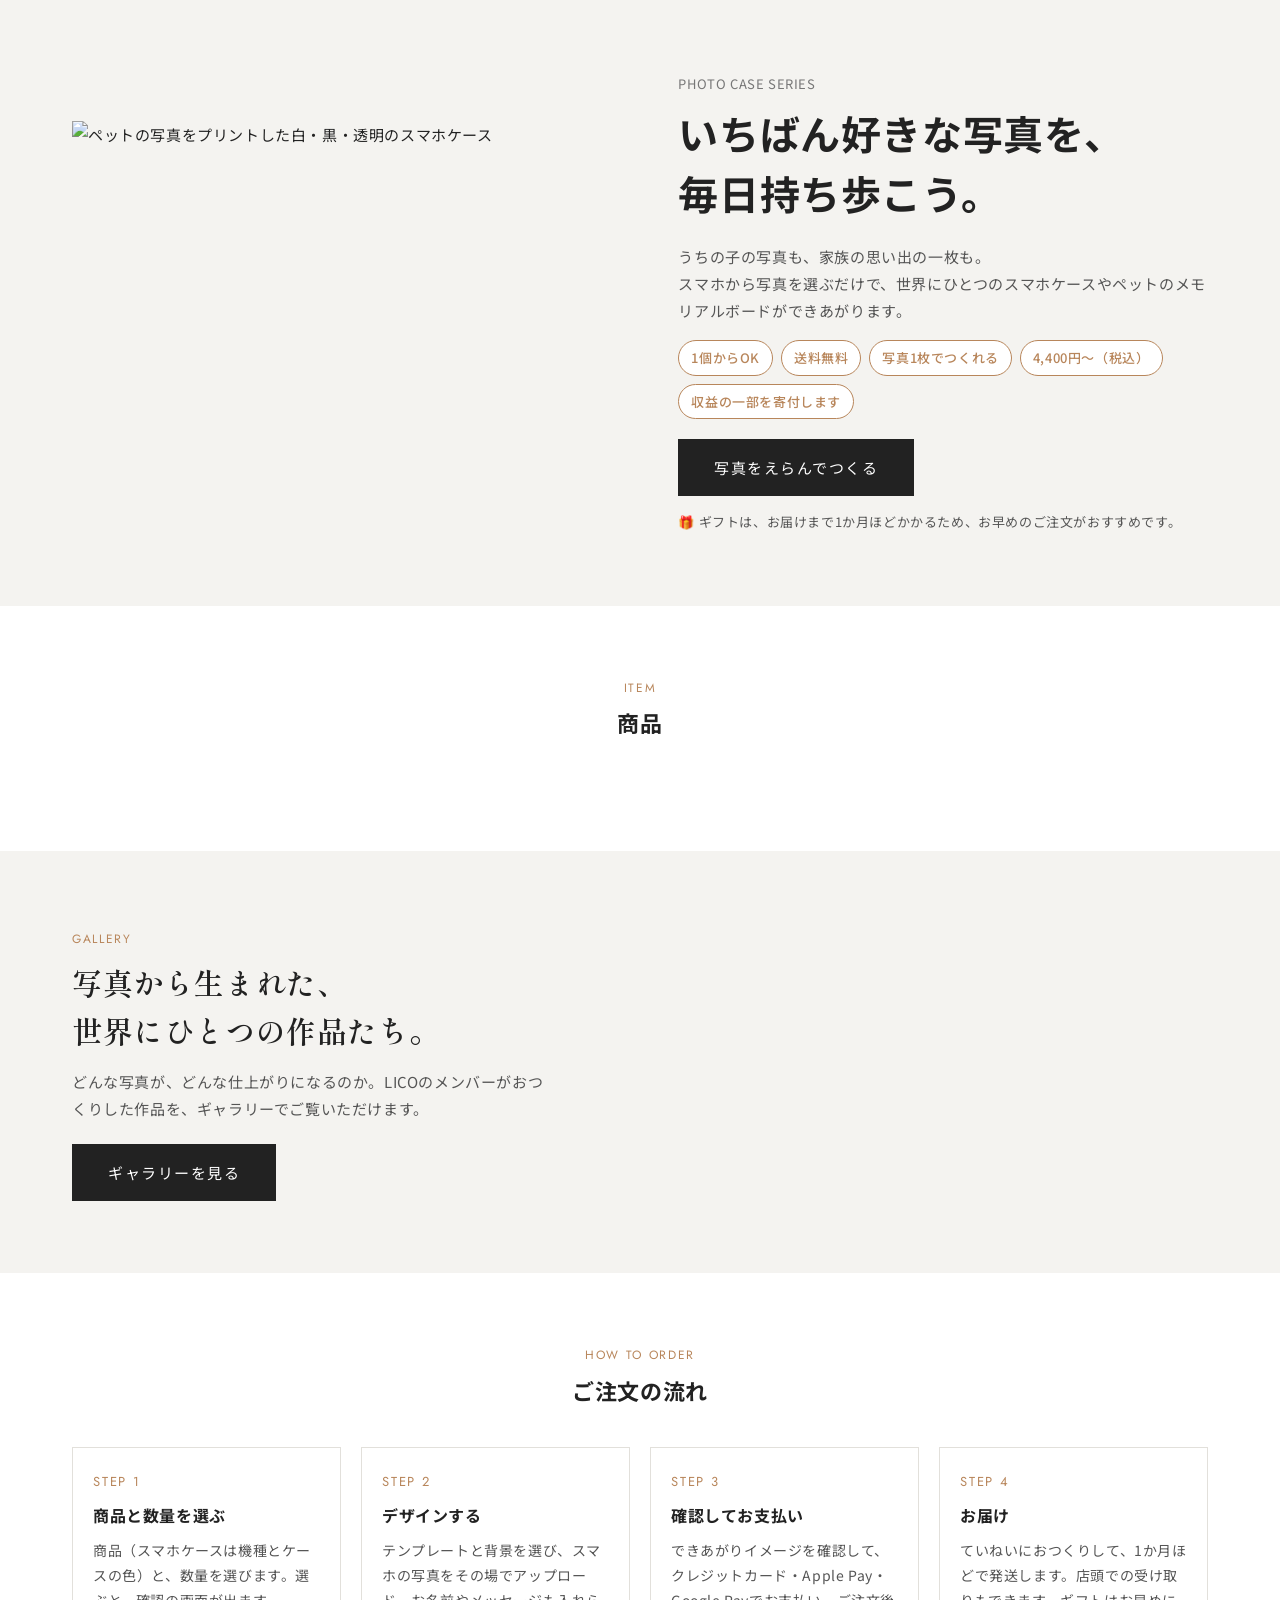
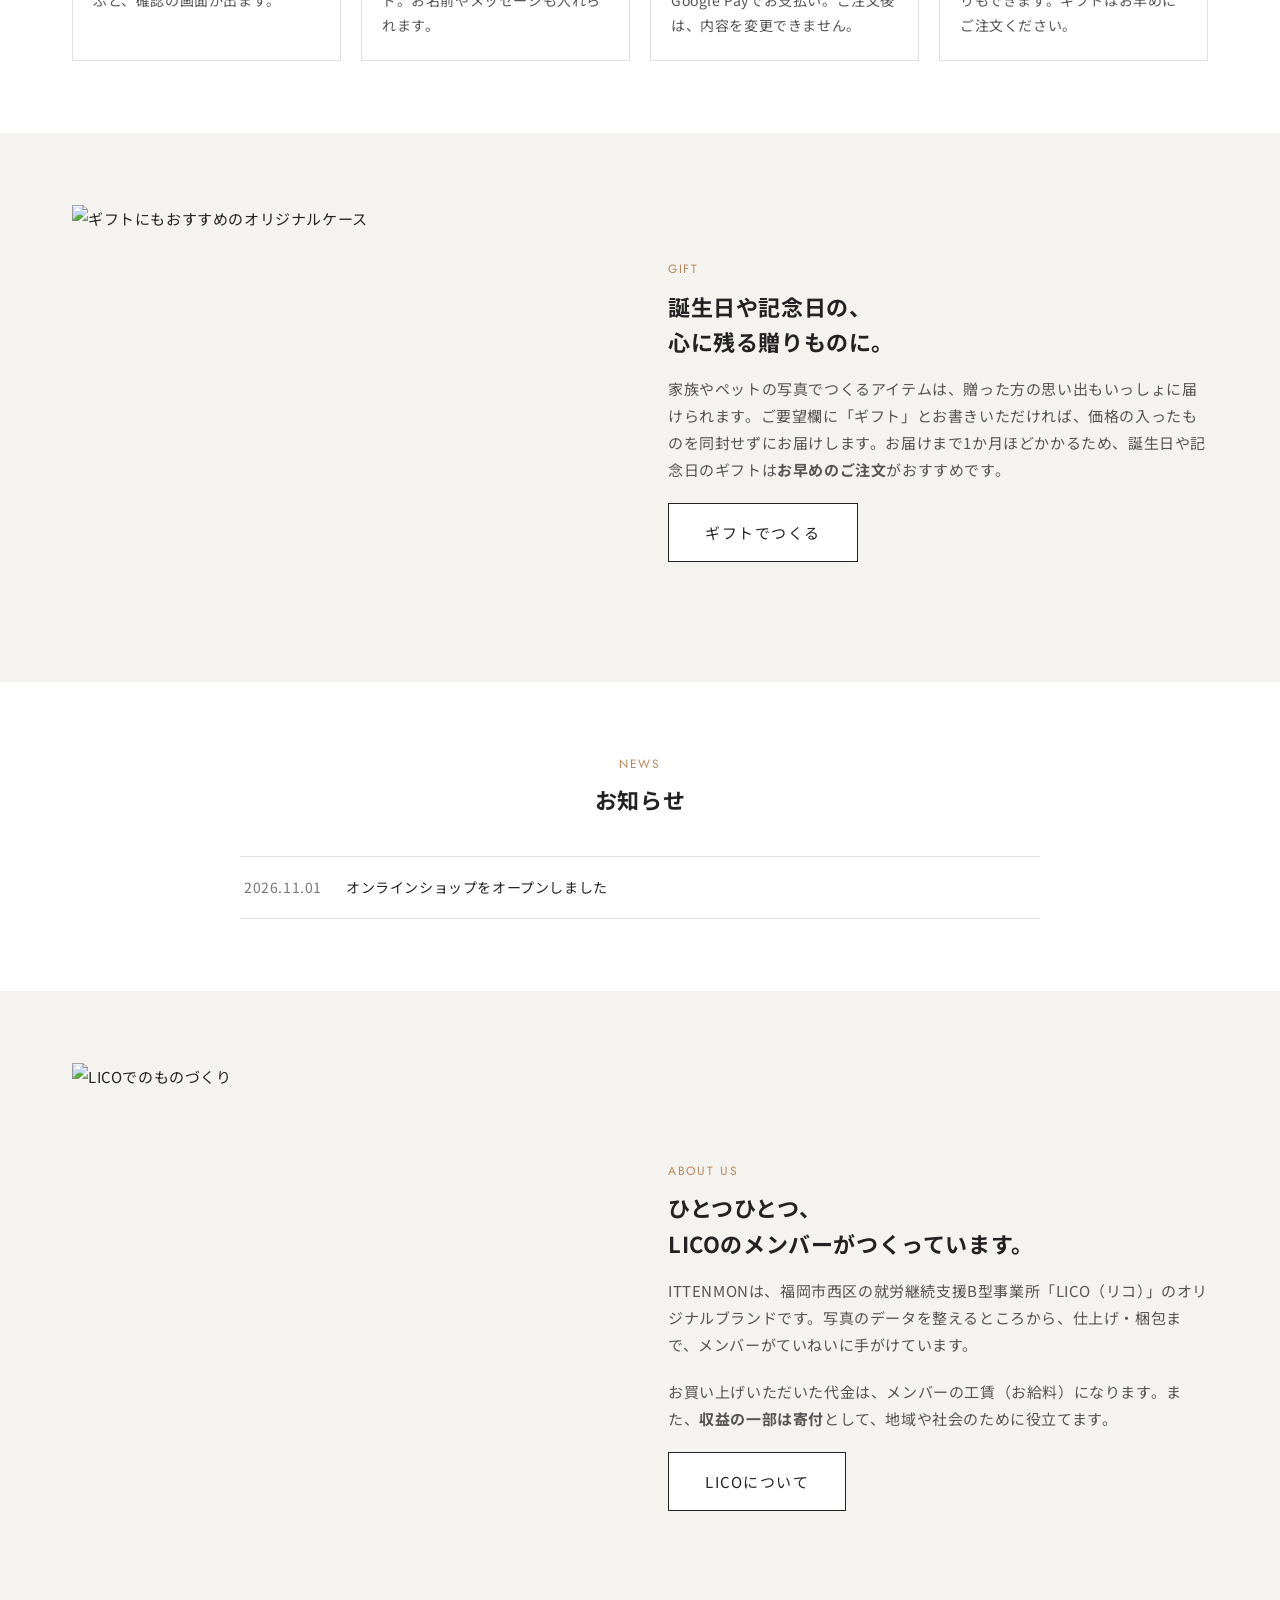
==== index.html @ 457f46be "スマホケース：色→機種→確認をポップアップで順に選ぶ（確認に色を表示）。編集ページ：全道具を下から出る画面に統一、背景を消すボタンを目立つ位置へ、背景透過・色味フィルター・ふちどりの精度向上 Co-A" ====
<!doctype html>
<html lang="ja">
<head>
<meta charset="utf-8">
<meta name="viewport" content="width=device-width, initial-scale=1, viewport-fit=cover">
<title>ITTENMON｜写真でつくるスマホケース・ペットのメモリアルボード</title>
<meta name="description" content="ITTENMON は、福岡市の就労継続支援B型事業所LICO（リコ）が手がけるオンラインショップです。お気に入りの写真で、世界にひとつのスマホケース・ペットのメモリアルボードをおつくりします。">
<link rel="canonical" href="https://syurob-lico-fukuoka.github.io/ittenmon/">
<meta property="og:type" content="website">
<meta property="og:site_name" content="ITTENMON">
<meta property="og:title" content="ITTENMON｜写真でつくるスマホケース・ペットのメモリアルボード">
<meta property="og:description" content="お気に入りの写真で、世界にひとつのスマホケースやペットのメモリアルボードを。福岡市の就労継続支援B型事業所LICOがおつくりします。">
<meta property="og:url" content="https://syurob-lico-fukuoka.github.io/ittenmon/">
<meta property="og:image" content="https://syurob-lico-fukuoka.github.io/ittenmon/img/phonecase.jpg">
<meta property="og:locale" content="ja_JP">
<meta name="twitter:card" content="summary_large_image">
<script type="application/ld+json">{"@context":"https://schema.org","@type":"OnlineStore","name":"ITTENMON","url":"https://syurob-lico-fukuoka.github.io/ittenmon/","parentOrganization":{"@type":"Organization","name":"株式会社かむらっど"},"sameAs":["https://syurob-lico-fukuoka.github.io/syuroB-LICO/"]}</script>
<link rel="preconnect" href="https://fonts.googleapis.com">
<link rel="preconnect" href="https://fonts.gstatic.com" crossorigin>
<link href="https://fonts.googleapis.com/css2?family=Noto+Sans+JP:wght@400;500;700&family=Jost:wght@400;500;600&family=Shippori+Mincho:wght@600&display=swap" rel="stylesheet">
<link rel="stylesheet" href="css/shop.css?v=1121f">
<style>
.hero{position:relative;background:var(--bg-sub);overflow:hidden}
.hero-in{display:grid;gap:24px;align-items:center;padding-block:40px}
@media(min-width:900px){.hero-in{grid-template-columns:1.1fr 1fr;padding-block:72px}}
.hero img{width:100%;aspect-ratio:16/10;object-fit:cover}
.hero .sub{font-size:13px;color:var(--sub)}
.hero h1{font-size:clamp(24px,4vw,40px);line-height:1.5;margin:8px 0 20px;text-wrap:balance}
section.sec{padding-block:72px}
@media(max-width:767px){section.sec{padding-block:52px}}
.sec-title{text-align:center;margin-bottom:36px}
.sec-title .en{font-size:12px;color:var(--accent);display:block}
.sec-title h2{font-size:22px;margin-top:4px}
.bg-sub{background:var(--bg-sub)}
.feature{display:grid;gap:28px;align-items:center}
@media(min-width:900px){.feature{grid-template-columns:1fr 1fr;gap:56px}}
.feature img{aspect-ratio:1;object-fit:cover;width:100%}
.feature .price{font-family:var(--f-en);font-size:24px;margin:8px 0 16px}
.feature .price small{font-family:var(--f-body);font-size:12px;color:var(--sub);margin-left:4px}
.howto{display:grid;gap:20px;counter-reset:s}
@media(min-width:768px){.howto{grid-template-columns:repeat(4,1fr)}}
.howto li{list-style:none;background:#fff;border:1px solid var(--line);padding:22px 20px;display:flex;flex-direction:column;gap:8px}
.howto .n{font-family:var(--f-en);color:var(--accent);font-size:13px;letter-spacing:.14em}
.howto h3{font-size:16px}
.howto p{font-size:14px;color:#555}
.two{display:grid;gap:32px;align-items:center}
@media(min-width:768px){.two{grid-template-columns:1fr 1fr;gap:56px}}
.two .ph{aspect-ratio:4/3;background:var(--img);display:flex;align-items:center;justify-content:center;color:#a9a59c;font-size:12px}
.two h3{font-size:22px;line-height:1.6;margin:8px 0 16px}
.two p{color:#555;margin-bottom:20px}
.news{max-width:800px;margin:0 auto;list-style:none;border-top:1px solid var(--line)}
.news li{display:flex;gap:24px;padding:18px 4px;border-bottom:1px solid var(--line);font-size:14px}
.news time{color:var(--sub);flex-shrink:0}
@media(max-width:767px){.news li{flex-direction:column;gap:2px}}
.plist{display:grid;gap:22px;grid-template-columns:repeat(auto-fill,minmax(220px,1fr))}
.pcard{display:flex;flex-direction:column;gap:8px;color:inherit;text-decoration:none}
.pcard .ph{aspect-ratio:1;background:#f4f2ee;overflow:hidden}
.pcard .ph img{width:100%;height:100%;object-fit:cover;transition:transform .3s}
.pcard:hover .ph img{transform:scale(1.03)}
.pcard .s{font-family:var(--f-en);font-size:11px;letter-spacing:.14em;color:var(--accent)}
.pcard .n{font-size:15px;font-weight:500}
.pcard .pr{font-family:var(--f-en);font-size:17px}
.pcard .pr small{font-size:11px;color:var(--sub);margin-left:3px}
.gal{display:grid;gap:28px;align-items:center}
@media(min-width:900px){.gal{grid-template-columns:1fr 1.25fr;gap:56px}}
.gal h3{font-family:"Shippori Mincho",serif;font-weight:600;font-size:clamp(22px,3vw,30px);line-height:1.6;margin:8px 0 14px}
.gal p{color:#555;margin-bottom:22px}
.gal-pics{display:grid;gap:10px;grid-template-columns:repeat(2,1fr)}
.gal-pics a{position:relative;overflow:hidden;background:var(--img);display:block}
.gal-pics a:first-child{grid-row:span 2}
.gal-pics img{width:100%;height:100%;object-fit:cover;aspect-ratio:3/4;transition:transform .6s cubic-bezier(.2,.7,.2,1)}
.gal-pics a:not(:first-child) img{aspect-ratio:1}
.gal-pics a:hover img{transform:scale(1.04)}
.gal-pics.one{grid-template-columns:1fr}
.gal-pics.one img{aspect-ratio:4/5;max-height:620px}
.hero-badges{list-style:none;display:flex;flex-wrap:wrap;gap:8px;margin:0 0 20px;padding:0}
.hero-badges li{border:1px solid var(--accent);color:var(--accent);font-size:13px;font-weight:500;padding:5px 12px;border-radius:999px;background:#fff}
.hero-gift{font-size:13px;color:#555;margin-top:14px}
.gal-pics span{position:absolute;left:0;bottom:0;background:rgba(255,255,255,.92);font-size:11.5px;padding:4px 10px}
</style>
<link rel="manifest" href="manifest.webmanifest">
<meta name="theme-color" content="#ffffff">
<link rel="apple-touch-icon" href="img/app/shop-180.png">
<link rel="icon" href="img/app/shop-192.png">
<meta name="apple-mobile-web-app-capable" content="yes">
<meta name="mobile-web-app-capable" content="yes">
<meta name="apple-mobile-web-app-title" content="ITTENMON">
</head>
<body>
<div id="site-header"></div>

<div class="hero"><div class="wrap hero-in">
  <img src="img/phonecase.jpg?v=1017a" alt="ペットの写真をプリントした白・黒・透明のスマホケース">
  <div>
    <p class="sub">PHOTO CASE SERIES</p>
    <h1>いちばん好きな写真を、<br>毎日持ち歩こう。</h1>
    <p style="margin-bottom:16px;color:#555">うちの子の写真も、家族の思い出の一枚も。<br>スマホから写真を選ぶだけで、世界にひとつのスマホケースやペットのメモリアルボードができあがります。</p>
    <ul class="hero-badges"><li>1個からOK</li><li>送料無料</li><li>写真1枚でつくれる</li><li>4,400円〜（税込）</li><li>収益の一部を寄付します</li></ul>
    <a href="product.html" class="btn">写真をえらんでつくる</a>
    <p class="hero-gift">🎁 ギフトは、お届けまで1か月ほどかかるため、お早めのご注文がおすすめです。</p>
  </div>
</div></div>

<section class="sec" id="item">
  <div class="wrap">
    <div class="sec-title"><span class="en">ITEM</span><h2>商品</h2></div>
    <div class="plist" id="plist"></div>
  </div>
</section>

<section class="sec bg-sub" id="gallery">
  <div class="wrap gal">
    <div>
      <span class="en" style="font-size:12px;color:var(--accent)">GALLERY</span>
      <h3>写真から生まれた、<br>世界にひとつの作品たち。</h3>
      <p>どんな写真が、どんな仕上がりになるのか。LICOのメンバーがおつくりした作品を、ギャラリーでご覧いただけます。</p>
      <a href="gallery.html" class="btn">ギャラリーを見る</a>
    </div>
    <div class="gal-pics" id="galPics"></div>
  </div>
</section>

<section class="sec" id="howto">
  <div class="wrap">
    <div class="sec-title"><span class="en">HOW TO ORDER</span><h2>ご注文の流れ</h2></div>
    <ol class="howto">
      <li><span class="n">STEP 1</span><h3>商品と数量を選ぶ</h3><p>商品（スマホケースは機種とケースの色）と、数量を選びます。選ぶと、確認の画面が出ます。</p></li>
      <li><span class="n">STEP 2</span><h3>デザインする</h3><p>テンプレートと背景を選び、スマホの写真をその場でアップロード。お名前やメッセージも入れられます。</p></li>
      <li><span class="n">STEP 3</span><h3>確認してお支払い</h3><p>できあがりイメージを確認して、クレジットカード・Apple Pay・Google Payでお支払い。ご注文後は、内容を変更できません。</p></li>
      <li><span class="n">STEP 4</span><h3>お届け</h3><p>ていねいにおつくりして、1か月ほどで発送します。店頭での受け取りもできます。ギフトはお早めにご注文ください。</p></li>
    </ol>
  </div>
</section>

<section class="sec bg-sub" id="gift">
  <div class="wrap two">
    <img src="img/phonecase.jpg?v=1017a" alt="ギフトにもおすすめのオリジナルケース" style="aspect-ratio:4/3;object-fit:cover;width:100%">
    <div>
      <span class="en" style="font-size:12px;color:var(--accent)">GIFT</span>
      <h3>誕生日や記念日の、<br>心に残る贈りものに。</h3>
      <p>家族やペットの写真でつくるアイテムは、贈った方の思い出もいっしょに届けられます。ご要望欄に「ギフト」とお書きいただければ、価格の入ったものを同封せずにお届けします。お届けまで1か月ほどかかるため、誕生日や記念日のギフトは<b>お早めのご注文</b>がおすすめです。</p>
      <a href="product.html" class="btn btn-line">ギフトでつくる</a>
    </div>
  </div>
</section>

<section class="sec" id="news">
  <div class="wrap">
    <div class="sec-title"><span class="en">NEWS</span><h2>お知らせ</h2></div>
    <ul class="news">
      <li><time>2026.11.01</time><span>オンラインショップをオープンしました</span></li>
    </ul>
  </div>
</section>

<section class="sec bg-sub" id="about">
  <div class="wrap two">
    <img src="img/sample-work.jpg?v=1017a" alt="LICOでのものづくり" style="aspect-ratio:1;object-fit:cover;width:100%">
    <div>
      <span class="en" style="font-size:12px;color:var(--accent)">ABOUT US</span>
      <h3>ひとつひとつ、<br>LICOのメンバーがつくっています。</h3>
      <p>ITTENMONは、福岡市西区の就労継続支援B型事業所「LICO（リコ）」のオリジナルブランドです。写真のデータを整えるところから、仕上げ・梱包まで、メンバーがていねいに手がけています。</p>
      <p>お買い上げいただいた代金は、メンバーの工賃（お給料）になります。また、<b>収益の一部は寄付</b>として、地域や社会のために役立てます。</p>
      <a href="https://syurob-lico-fukuoka.github.io/syuroB-LICO/" class="btn btn-line" target="_blank" rel="noopener">LICOについて</a>
    </div>
  </div>
</section>

<div id="site-footer"></div>
<script src="js/config.js?v=1121c"></script>
<script src="js/common.js?v=1107b"></script>
<script src="js/gallery.js?v=1121a"></script>
<script src="js/chatbot.js?v=1121c" defer></script>
<script>
  const {S, yen, chrome} = window.LICO;
  chrome();
  const esc = window.LICO.esc;
  document.getElementById("plist").innerHTML = S.PRODUCTS.map(p => `<a class="pcard" href="product.html?id=${p.id}">
    <div class="ph"><img src="${esc(p.images[0])}" alt="${esc(p.name)}の見本" loading="lazy"></div>
    <span class="s">${esc(p.series)}</span><span class="n">${esc(p.name)}</span>
    <span class="pr">${p.kind === "variant" ? p.variants.map(v => yen(v.price)).join("〜") : yen(p.price)}<small>（税込）</small></span></a>`).join("");
  // ギャラリー：おすすめ（pick）→新しい順に最大3件
  const G = (window.ITTENMON_GALLERY || []).slice().sort((a,b) => (b.pick?1:0)-(a.pick?1:0) || String(b.date||"").localeCompare(String(a.date||""))).slice(0, 3);
  const gp = document.getElementById("galPics");
  if(!G.length) document.getElementById("gallery").hidden = true;
  gp.classList.toggle("one", G.length < 3);
  gp.innerHTML = (G.length < 3 ? G.slice(0,1) : G).map(w => `<a href="gallery.html?item=${encodeURIComponent(w.product)}"><img src="${esc(w.img)}" alt="${esc(w.title)}" loading="lazy"><span>${esc(w.title)}</span></a>`).join("");
</script>
</body>
</html>
---- css/shop.css ----
/* ITTENMON 共通スタイル（白ベース・墨色＋アクセント1色） */
:root{
  --bg:#ffffff; --bg-sub:#f4f3f0; --panel:#ececea; --text:#222; --sub:#777; --line:#e2e0db;
  --accent:#b8865b; --danger:#b3261e; --img:#e9e7e2; --max:1200px;
  --f-body:"Noto Sans JP","Hiragino Sans",sans-serif; --f-en:"Jost","Noto Sans JP",sans-serif;
}
*{box-sizing:border-box;margin:0;padding:0}
html{scroll-behavior:smooth}
body{background:var(--bg);color:var(--text);font-family:var(--f-body);font-size:15px;line-height:1.8;letter-spacing:.04em}
a{color:inherit;text-decoration:none}
img{max-width:100%;display:block}
[hidden]{display:none!important}
button,input,select,textarea{font:inherit;color:inherit}
.wrap{max-width:var(--max);margin:0 auto;padding-inline:16px}
@media(min-width:768px){.wrap{padding-inline:32px}}
.en{font-family:var(--f-en);letter-spacing:.14em}
:focus-visible{outline:2px solid var(--accent);outline-offset:2px}

/* お知らせバー・ヘッダー */
.notice{background:var(--text);color:#fff;font-size:12px;text-align:center;padding:8px 16px}
.mode-bar{background:var(--accent);color:#fff;font-size:13px;text-align:center;padding:8px 16px;font-weight:700}
header.site{position:sticky;top:env(safe-area-inset-top,0px);z-index:50;background:rgba(255,255,255,.96);border-bottom:1px solid var(--line);backdrop-filter:blur(6px)}
.head{display:flex;align-items:center;justify-content:space-between;height:64px;gap:16px}
.logo{font-family:var(--f-en);font-weight:600;font-size:19px;letter-spacing:.12em;white-space:nowrap}
.gnav{display:none;gap:28px;font-size:13px}
.gnav a:hover{color:var(--accent)}
@media(min-width:960px){.gnav{display:flex}}
.cart-link{position:relative;display:flex;align-items:center}
.cart-link svg{width:24px;height:24px}
.cart-count{position:absolute;top:-6px;right:-9px;background:var(--accent);color:#fff;font-size:10px;min-width:17px;height:17px;border-radius:9px;display:flex;align-items:center;justify-content:center;padding:0 4px}
.cart-count[data-n="0"]{display:none}

/* ボタン */
.btn{display:inline-flex;align-items:center;justify-content:center;gap:8px;background:var(--text);color:#fff;padding:15px 36px;font-size:15px;letter-spacing:.1em;border:0;cursor:pointer;transition:.2s}
.btn:hover{background:var(--accent)}
.btn:disabled{background:#bbb;cursor:not-allowed}
.btn-line{background:#fff;color:var(--text);border:1px solid var(--text)}
.btn-line:hover{background:var(--text);color:#fff}
.btn-block{width:100%}

/* 商品ページ */
.p-head{text-align:center;padding:40px 0 24px}
.p-head .series{font-size:12px;color:var(--sub)}
.p-head h1{font-size:clamp(20px,3vw,28px);font-weight:700;line-height:1.5;margin-top:6px;text-wrap:balance}
.p-head .price{font-family:var(--f-en);font-size:22px;margin-top:10px}
.p-head .price small{font-family:var(--f-body);font-size:12px;color:var(--sub);margin-left:4px}
.price-bar{position:sticky;top:calc(env(safe-area-inset-top,0px) + 64px);z-index:40;background:rgba(255,255,255,.97);border-bottom:1px solid var(--line);text-align:center;padding:8px 16px;font-family:var(--f-en);font-size:18px;transform:translateY(-100%);opacity:0;pointer-events:none;transition:.2s}
.price-bar.show{transform:none;opacity:1}
.p-main{display:grid;gap:32px;padding-bottom:56px}
@media(min-width:900px){.p-main{grid-template-columns:1fr 1fr;gap:48px;align-items:start}}
.p-media{display:flex;flex-direction:column;gap:12px;min-width:0}
@media(min-width:900px){.p-media{position:sticky;top:140px}}
.p-main-img{aspect-ratio:1;background:var(--bg-sub);display:flex;align-items:center;justify-content:center;overflow:hidden;position:relative}
.thumbs{display:grid;grid-template-columns:repeat(5,1fr);gap:8px}
.thumbs button{aspect-ratio:1;border:1px solid var(--line);background:var(--bg-sub);padding:0;cursor:pointer;overflow:hidden}
.thumbs button[aria-current="true"]{border:2px solid var(--text)}
.thumbs img{width:100%;height:100%;object-fit:cover}

/* ケースのプレビュー */
.mock{width:46%;max-width:260px;aspect-ratio:9/19;border-radius:15% / 7%;background:#d9d6cf;box-shadow:0 18px 40px rgba(0,0,0,.18), inset 0 0 0 3px rgba(255,255,255,.4);position:relative;overflow:hidden}
.mock img{width:100%;height:100%;object-fit:cover}
.mock .cam{position:absolute;top:3.5%;left:6%;width:36%;aspect-ratio:1;border-radius:22%;background:rgba(30,30,30,.82);box-shadow:inset 0 0 0 2px rgba(255,255,255,.18)}
.mock .txt{position:absolute;left:8%;right:8%;bottom:9%;text-align:center;font-size:clamp(16px,2.6vw,26px);line-height:1.3;overflow-wrap:anywhere;text-shadow:0 1px 3px rgba(0,0,0,.35)}
.mock .empty{position:absolute;inset:0;display:flex;align-items:center;justify-content:center;text-align:center;font-size:12px;color:#8d887e;padding:20px}
.mock-cap{font-size:12px;color:var(--sub);text-align:center}

.p-info{display:flex;flex-direction:column;gap:20px;min-width:0}
.p-lead{white-space:pre-line}
.p-note{font-size:12px;color:var(--sub)}
.co-title{font-family:var(--f-en);font-weight:600;font-size:18px;letter-spacing:.12em;margin-top:8px}
.steps{list-style:none;display:flex;flex-direction:column}
.steps li{display:flex;align-items:center;gap:16px;position:relative;padding:6px 0}
.steps li+li::before{content:"▼";position:absolute;left:26px;top:-9px;font-size:8px;color:#aaa}
.steps .no{font-family:var(--f-en);font-size:11px;color:var(--sub);width:84px;flex-shrink:0;white-space:nowrap}
.steps a{border-bottom:1px solid transparent}
.steps a:hover{border-color:var(--text)}
.steps .done{color:var(--accent);font-size:12px}

.form-panel{background:var(--panel);padding:24px 20px;display:flex;flex-direction:column;gap:22px}
@media(min-width:600px){.form-panel{padding:28px 32px}}
.fld{display:flex;flex-direction:column;gap:8px;min-width:0}
.fld>label,.fld>.lbl{font-weight:700;font-size:14px}
.fld .req{color:var(--danger);font-size:11px;margin-left:6px;font-weight:400}
.fld .opt{color:var(--sub);font-size:11px;margin-left:6px;font-weight:400}
.fld input[type=text],.fld input[type=email],.fld input[type=tel],.fld select,.fld textarea{width:100%;background:#fff;border:1px solid #d6d3cc;padding:12px;font-size:15px;border-radius:0}
.fld select{max-width:340px}
.fld .help{font-size:12px;color:var(--sub)}
.fld .err{font-size:12px;color:var(--danger)}
.upload{display:flex;gap:14px;align-items:center;flex-wrap:wrap}
.upload .pick{display:inline-flex;align-items:center;gap:8px;background:#fff;border:1px dashed #a9a59c;padding:14px 18px;cursor:pointer}
.upload .pick input{position:absolute;width:1px;height:1px;opacity:0}
.upload .pv{width:72px;height:72px;object-fit:cover;border:1px solid var(--line);background:#fff}
.upload .state{font-size:13px}
.check{display:flex;gap:8px;align-items:flex-start;font-size:14px;cursor:pointer}
.check input{margin-top:5px}
.swatches{display:flex;gap:10px;flex-wrap:wrap}
.swatches button{background:#fff;border:1px solid #d6d3cc;padding:8px 10px;min-width:74px;cursor:pointer;display:flex;flex-direction:column;align-items:center;gap:4px;font-size:12px}
.swatches button .s{font-size:18px;line-height:1.2}
.swatches button .dot{width:22px;height:22px;border-radius:50%;border:1px solid #bbb}
.swatches button[aria-pressed="true"]{border:2px solid var(--text);padding:7px 9px}
.qty{display:inline-flex;border:1px solid #d6d3cc;background:#fff}
.qty button{width:44px;height:44px;border:0;background:none;font-size:18px;cursor:pointer}
.qty output{width:52px;display:flex;align-items:center;justify-content:center;font-family:var(--f-en);font-size:16px}
.sum-row{display:flex;justify-content:space-between;align-items:baseline;border-top:1px solid #d6d3cc;padding-top:14px}
.sum-row .v{font-family:var(--f-en);font-size:24px;font-variant-numeric:tabular-nums}
.sum-row .v small{font-family:var(--f-body);font-size:12px;color:var(--sub);margin-left:4px}
.ship-note{font-size:13px;color:var(--sub);white-space:pre-line}

/* 説明（CUSTOM LIST）・FAQ */
.c-list{border-top:1px solid var(--line);padding-block:48px;display:flex;flex-direction:column;gap:36px;max-width:760px;margin:0 auto}
.c-list h2{font-family:var(--f-en);font-size:18px;letter-spacing:.14em;text-align:center}
.c-item h3{font-size:16px;margin-bottom:8px}
.c-item p{color:#444;white-space:pre-line}
.c-item .back{display:inline-block;margin-top:10px;font-size:12px;color:var(--sub);border-bottom:1px solid var(--sub)}
.faq{max-width:760px;margin:0 auto;padding-bottom:64px}
.faq h2{font-family:var(--f-en);font-size:18px;letter-spacing:.14em;text-align:center;margin-bottom:20px}
.faq details{border-bottom:1px solid var(--line);padding:16px 4px}
.faq summary{cursor:pointer;font-weight:500;list-style:none;display:flex;justify-content:space-between;gap:12px}
.faq summary::after{content:"＋";color:var(--sub)}
.faq details[open] summary::after{content:"－"}
.faq details p{margin-top:10px;color:#444}

/* カート・注文情報 */
.page-title{text-align:center;padding:40px 0 28px}
.page-title .en{font-size:12px;color:var(--accent)}
.page-title h1{font-size:22px;margin-top:4px}
.cart-grid{display:grid;gap:32px;padding-bottom:64px}
@media(min-width:900px){.cart-grid{grid-template-columns:1.2fr 1fr;align-items:start}}
.ci{display:grid;grid-template-columns:88px 1fr;gap:16px;padding:18px 0;border-bottom:1px solid var(--line)}
.ci img,.ci .noimg{width:88px;height:88px;object-fit:contain;background:var(--bg-sub);display:flex;align-items:center;justify-content:center;font-size:11px;color:var(--sub);text-align:center}
.ci .name{font-weight:700}
.ci dl{display:grid;grid-template-columns:auto 1fr;gap:2px 12px;font-size:13px;color:#555;margin-top:4px}
.ci dt{color:var(--sub)}
.ci .row{display:flex;justify-content:space-between;align-items:center;gap:12px;margin-top:10px;flex-wrap:wrap}
.ci .rm{background:none;border:0;color:var(--sub);font-size:12px;text-decoration:underline;cursor:pointer}
.ci .amt{font-family:var(--f-en);font-variant-numeric:tabular-nums}
.box{background:var(--bg-sub);padding:24px 20px;display:flex;flex-direction:column;gap:18px}
.box h2{font-size:16px}
.totals{display:flex;flex-direction:column;gap:6px;font-size:14px}
.totals div{display:flex;justify-content:space-between}
.totals .grand{font-size:18px;font-weight:700;border-top:1px solid #d6d3cc;padding-top:10px;margin-top:4px}
.totals .grand span:last-child{font-family:var(--f-en)}
.seg{display:flex;border:1px solid #d6d3cc;background:#fff}
.seg button{flex:1;border:0;background:none;padding:12px 8px;cursor:pointer;font-size:14px}
.seg button[aria-pressed="true"]{background:var(--text);color:#fff;font-weight:700}
.grid2{display:grid;gap:14px}
@media(min-width:600px){.grid2{grid-template-columns:1fr 1fr}}
.alert{background:#fbe9e7;color:var(--danger);padding:12px 14px;font-size:14px}
.info{background:#fff;border:1px solid var(--line);padding:12px 14px;font-size:13px;color:#555}
.empty-cart{text-align:center;padding:40px 0 80px;color:var(--sub);display:flex;flex-direction:column;gap:20px;align-items:center}
.done-box{max-width:640px;margin:0 auto;padding:24px 0 80px;text-align:center;display:flex;flex-direction:column;gap:20px;align-items:center}
.done-box .no{font-family:var(--f-en);font-size:26px;letter-spacing:.1em;background:var(--bg-sub);padding:10px 24px}
.spinner{width:28px;height:28px;border:3px solid var(--line);border-top-color:var(--text);border-radius:50%;animation:spin 1s linear infinite}
@keyframes spin{to{transform:rotate(360deg)}}
@media (prefers-reduced-motion:reduce){.spinner{animation:none}}

/* 特商法など */
.doc{max-width:820px;margin:0 auto;padding-bottom:72px}
.doc table{width:100%;border-collapse:collapse;font-size:14px}
.doc th,.doc td{border-bottom:1px solid var(--line);padding:14px 10px;text-align:left;vertical-align:top}
.doc th{width:32%;color:var(--sub);font-weight:500}
.todo{color:var(--danger);font-weight:700}

/* フッター */
footer.site{background:var(--text);color:#ddd;padding:48px 0 24px;font-size:13px}
.foot{display:grid;gap:28px}
@media(min-width:768px){.foot{grid-template-columns:2fr 1fr 1fr}}
.foot .logo{color:#fff}
.foot h4{color:#fff;font-size:13px;margin-bottom:8px;letter-spacing:.12em}
.foot ul{list-style:none}
.foot li{padding:3px 0}
.foot a:hover{color:#fff;text-decoration:underline}
.pay{display:flex;flex-wrap:wrap;gap:6px;margin-top:32px}
.pay span{border:1px solid #666;border-radius:3px;padding:2px 8px;font-size:11px;color:#bbb}
.copy{margin-top:20px;padding-top:18px;border-top:1px solid #444;font-size:11px;color:#999;text-align:center}

.toast{position:fixed;left:50%;bottom:calc(24px + env(safe-area-inset-bottom,0px));transform:translate(-50%,20px);background:var(--text);color:#fff;padding:12px 24px;font-size:13px;opacity:0;transition:.3s;z-index:200;pointer-events:none}
.toast.show{opacity:1;transform:translate(-50%,0)}

/* ===== アプリ表示：スマホの下タブ ===== */
.tabbar{display:none}
@media(max-width:959px){
  body.has-tabbar{padding-bottom:calc(60px + env(safe-area-inset-bottom,0px))}
  .tabbar{display:grid;grid-template-columns:repeat(5,1fr);position:fixed;left:0;right:0;bottom:0;z-index:60;background:rgba(255,255,255,.97);backdrop-filter:blur(8px);border-top:1px solid var(--line);padding-bottom:env(safe-area-inset-bottom,0px)}
  .tabbar a{display:flex;flex-direction:column;align-items:center;gap:1px;padding:7px 2px 6px;font-size:10.5px;color:var(--sub);position:relative;letter-spacing:.02em}
  .tabbar svg{width:23px;height:23px}
  .tabbar a[aria-current="page"]{color:var(--text);font-weight:700}
  .tabbar .cart-count{top:3px;right:calc(50% - 20px)}
}
.install-modal{position:fixed;inset:0;z-index:200;background:rgba(0,0,0,.45);display:flex;align-items:flex-end;justify-content:center;padding:16px}
@media(min-width:600px){.install-modal{align-items:center}}
.install-box{background:#fff;width:min(420px,100%);padding:24px 22px;display:flex;flex-direction:column;gap:12px;font-size:14px}
.install-box h3{font-size:17px}
.install-box ol{padding-left:20px;display:flex;flex-direction:column;gap:6px}
@media(max-width:959px){
  body.has-tabbar .cb-btn{bottom:calc(72px + env(safe-area-inset-bottom,0px))!important;padding:11px 15px!important}
  body.has-tabbar .cb{bottom:calc(72px + env(safe-area-inset-bottom,0px))!important;height:min(560px,calc(100dvh - 150px))!important}
}

/* ギャラリー掲載の確認（スマホで押しやすい大きさ） */
.radios{display:flex;flex-direction:column;gap:8px;margin-top:8px}
.radio{display:flex;gap:12px;align-items:center;padding:12px 14px;min-height:56px;border:1px solid var(--line);border-radius:10px;background:#fff;cursor:pointer}
.radio input{width:22px;height:22px;flex:none;accent-color:var(--text,#222)}
.radio span{display:flex;flex-direction:column;line-height:1.5}
.radio small{color:var(--sub);font-size:12px}
.radio:has(input:checked){border-color:var(--text,#222);background:#f7f6f3}

/* ===== スマホ：親指が届く固定ボタン ===== */
.sticky-cta{display:none}
@media(max-width:959px){
  .sticky-cta{display:flex;align-items:center;gap:14px;position:fixed;left:0;right:0;bottom:calc(60px + env(safe-area-inset-bottom,0px));z-index:55;background:rgba(255,255,255,.98);border-top:1px solid var(--line);padding:10px max(14px,env(safe-area-inset-right,0px)) 10px max(14px,env(safe-area-inset-left,0px));box-shadow:0 -6px 18px rgba(0,0,0,.08)}
  .sticky-cta .p{display:flex;flex-direction:column;line-height:1.25;min-width:0}
  .sticky-cta .p b{font-size:19px}
  .sticky-cta .p small{font-size:11px;color:var(--sub);white-space:nowrap}
  .sticky-cta .big-btn{flex:1;min-height:52px;margin:0;border-radius:12px;font-size:16px;font-weight:700}
  body.has-sticky-cta{padding-bottom:calc(60px + 76px + env(safe-area-inset-bottom,0px))}
  body.has-sticky-cta .cb-btn{bottom:calc(144px + env(safe-area-inset-bottom,0px))!important}
  /* カート：お支払いボタンを、入力中も下に出しておく */
  #go.btn-block{position:sticky;bottom:calc(60px + env(safe-area-inset-bottom,0px) + 10px);z-index:20;min-height:54px;font-size:16px;border-radius:12px;box-shadow:0 6px 20px rgba(0,0,0,.22)}
  /* 入力欄：指で押しやすく、ズームされない大きさ */
  .fld input,.fld textarea,.fld select{min-height:48px;font-size:16px}
}

/* ===== 機種を選んだあとの確認ポップアップ ===== */
.pop-bg{position:fixed;inset:0;z-index:300;background:rgba(0,0,0,.5);display:flex;align-items:flex-end;justify-content:center}
@media(min-width:600px){.pop-bg{align-items:center}}
.pop{background:#fff;width:min(420px,100%);padding:22px 20px calc(20px + env(safe-area-inset-bottom,0px));border-radius:18px 18px 0 0;text-align:center;display:flex;flex-direction:column;align-items:center;gap:8px;animation:popup .18s ease-out}
@media(min-width:600px){.pop{border-radius:18px}}
@keyframes popup{from{transform:translateY(24px);opacity:.4}to{transform:none;opacity:1}}
.pop-k{font-size:12px;color:var(--sub);letter-spacing:.06em}
.pop-ic{min-height:84px;display:flex;align-items:center;justify-content:center}
.pop h3{font-size:20px;line-height:1.3}
.pop-s{font-size:13px;color:var(--sub)}
.pop-q{display:flex;align-items:center;gap:14px;margin-top:4px}
.pop-q span{font-size:13px;color:var(--sub)}
.pop-q button{width:44px;height:44px;border-radius:50%;border:1px solid var(--line);background:#fff;font-size:22px;line-height:1;cursor:pointer}
.pop-q b{min-width:28px;font-size:20px}
.pop-t{font-size:13px;color:var(--sub);margin:2px 0 6px}
.pop-t b{font-size:22px;color:var(--text);margin-left:8px}
.pop .big-btn{width:100%;min-height:56px;font-size:16px;font-weight:700;border-radius:12px}
.pop-re{width:100%;min-height:48px;background:none;border:1px solid var(--line);border-radius:12px;font-size:14px;color:var(--sub);cursor:pointer}

/* 注文後に変更できないことの案内 */
.warnbox{display:flex;flex-direction:column;gap:4px;padding:12px 14px;border-radius:10px;background:#fff4dc;color:#8a5a00;font-size:13px;line-height:1.7}
.warnbox b{font-size:13.5px}
.warnline{margin:0;padding:8px 10px;border-radius:8px;background:#fff4dc;color:#8a5a00;font-size:12.5px;line-height:1.6}
.pop-w{margin:0;padding:8px 10px;border-radius:8px;background:#fff4dc;color:#8a5a00;font-size:12px;line-height:1.6;text-align:left;width:100%}

/* ケースの色・機種を、順にえらぶポップアップ */
.cc-cards{display:grid;grid-template-columns:repeat(3,1fr);gap:10px;margin:12px 0}
.cc-card{display:flex;flex-direction:column;align-items:center;gap:10px;padding:18px 6px;border:2px solid var(--line);border-radius:14px;background:#fff;cursor:pointer;min-height:132px}
.cc-card b{font-size:15px}
.cc-card[aria-pressed="true"]{border-color:var(--text);background:#f7f6f3}
.cc-sw{display:inline-block;width:64px;height:64px;border-radius:50%;border:2px solid #cfcfcf;box-shadow:inset 0 0 0 3px rgba(255,255,255,.7)}
.cc-sw.sm{width:26px;height:26px;border-width:1.5px;box-shadow:none}
.cc-sw.clear{background:conic-gradient(#e6eaee 25%,#fff 0 50%,#e6eaee 0 75%,#fff 0) 0 0/14px 14px}
.cc-now{display:flex;align-items:center;gap:10px;padding:10px 12px;margin:8px 0;border:1px solid var(--line);border-radius:12px;background:#faf9f7;font-size:14px}
.cc-now > span:not(.cc-sw){flex:1;line-height:1.4}
.cc-sw{flex:none}
.cc-now button{min-height:40px;padding:0 14px;border:1px solid var(--line);border-radius:999px;background:#fff;font-size:13px;cursor:pointer}
.pop-cc{display:flex;align-items:center;gap:10px;padding:8px 14px;border:1px solid var(--line);border-radius:999px;font-size:14px}
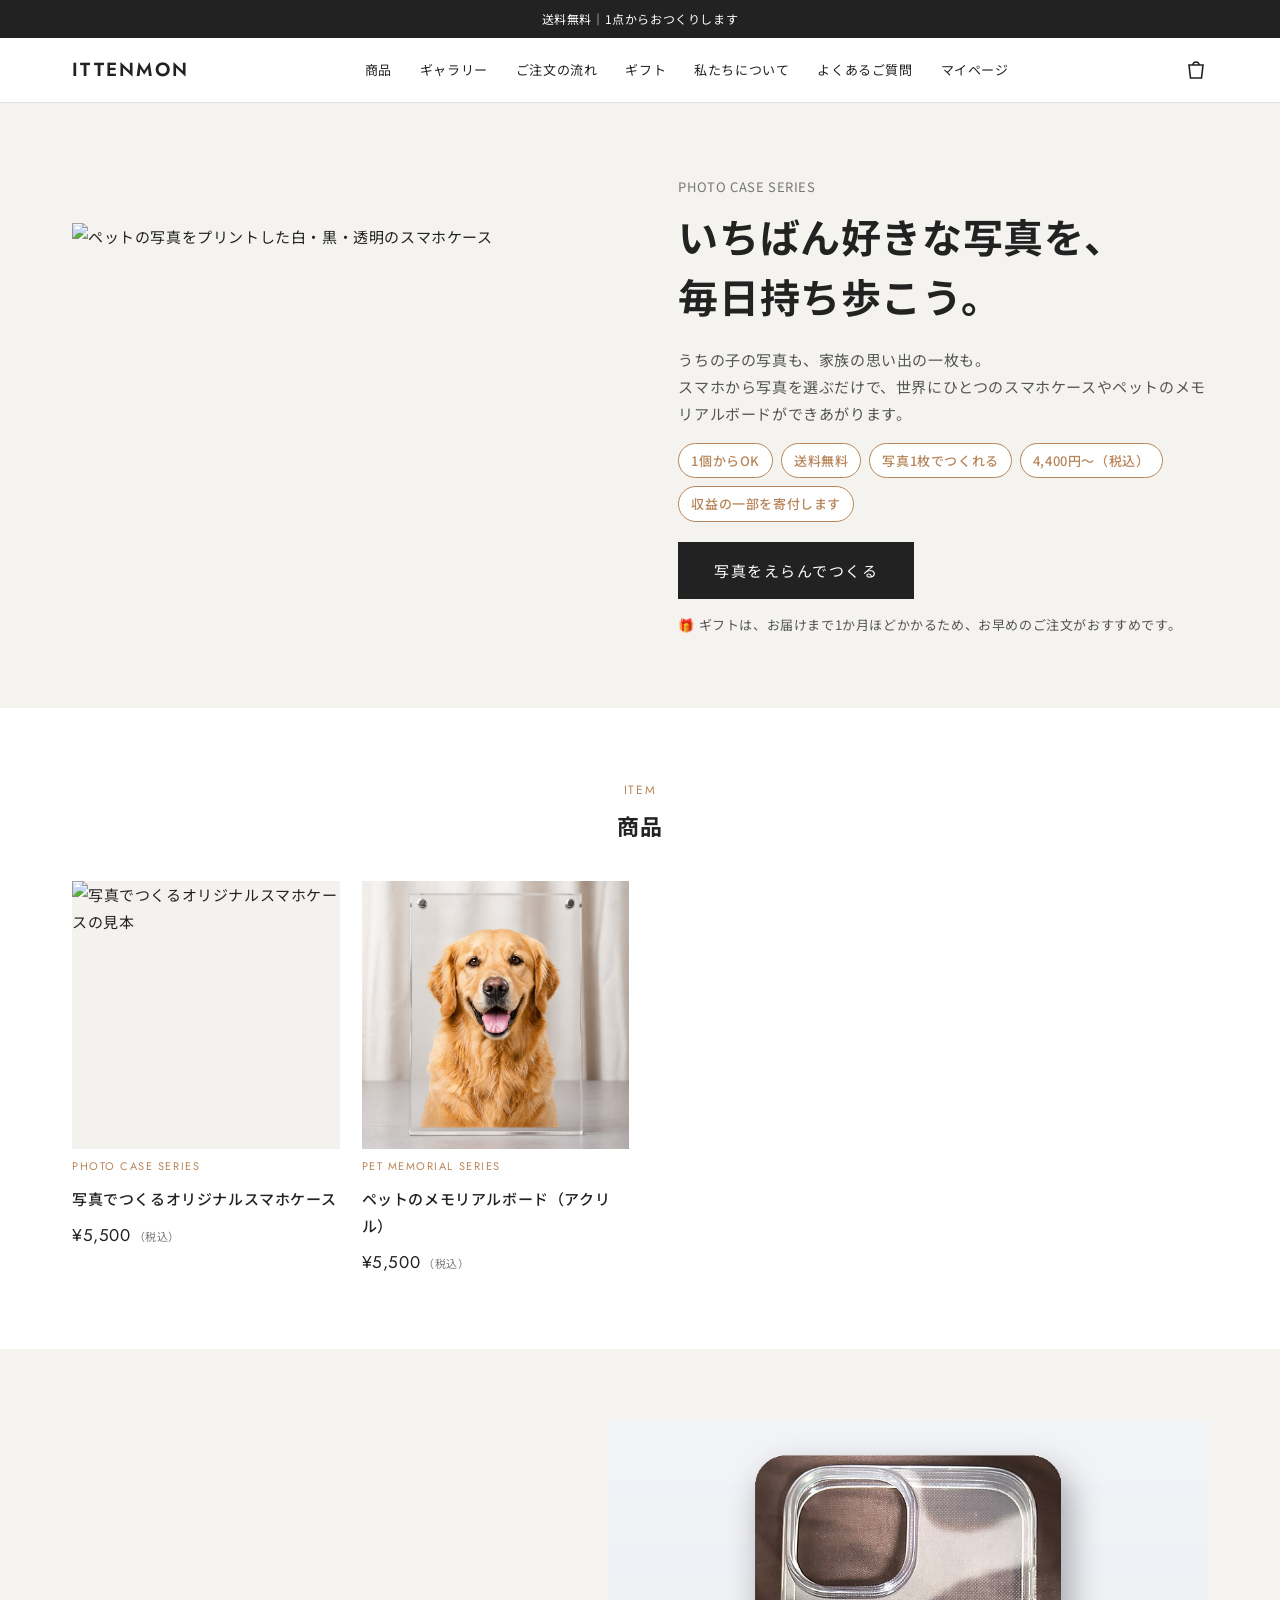
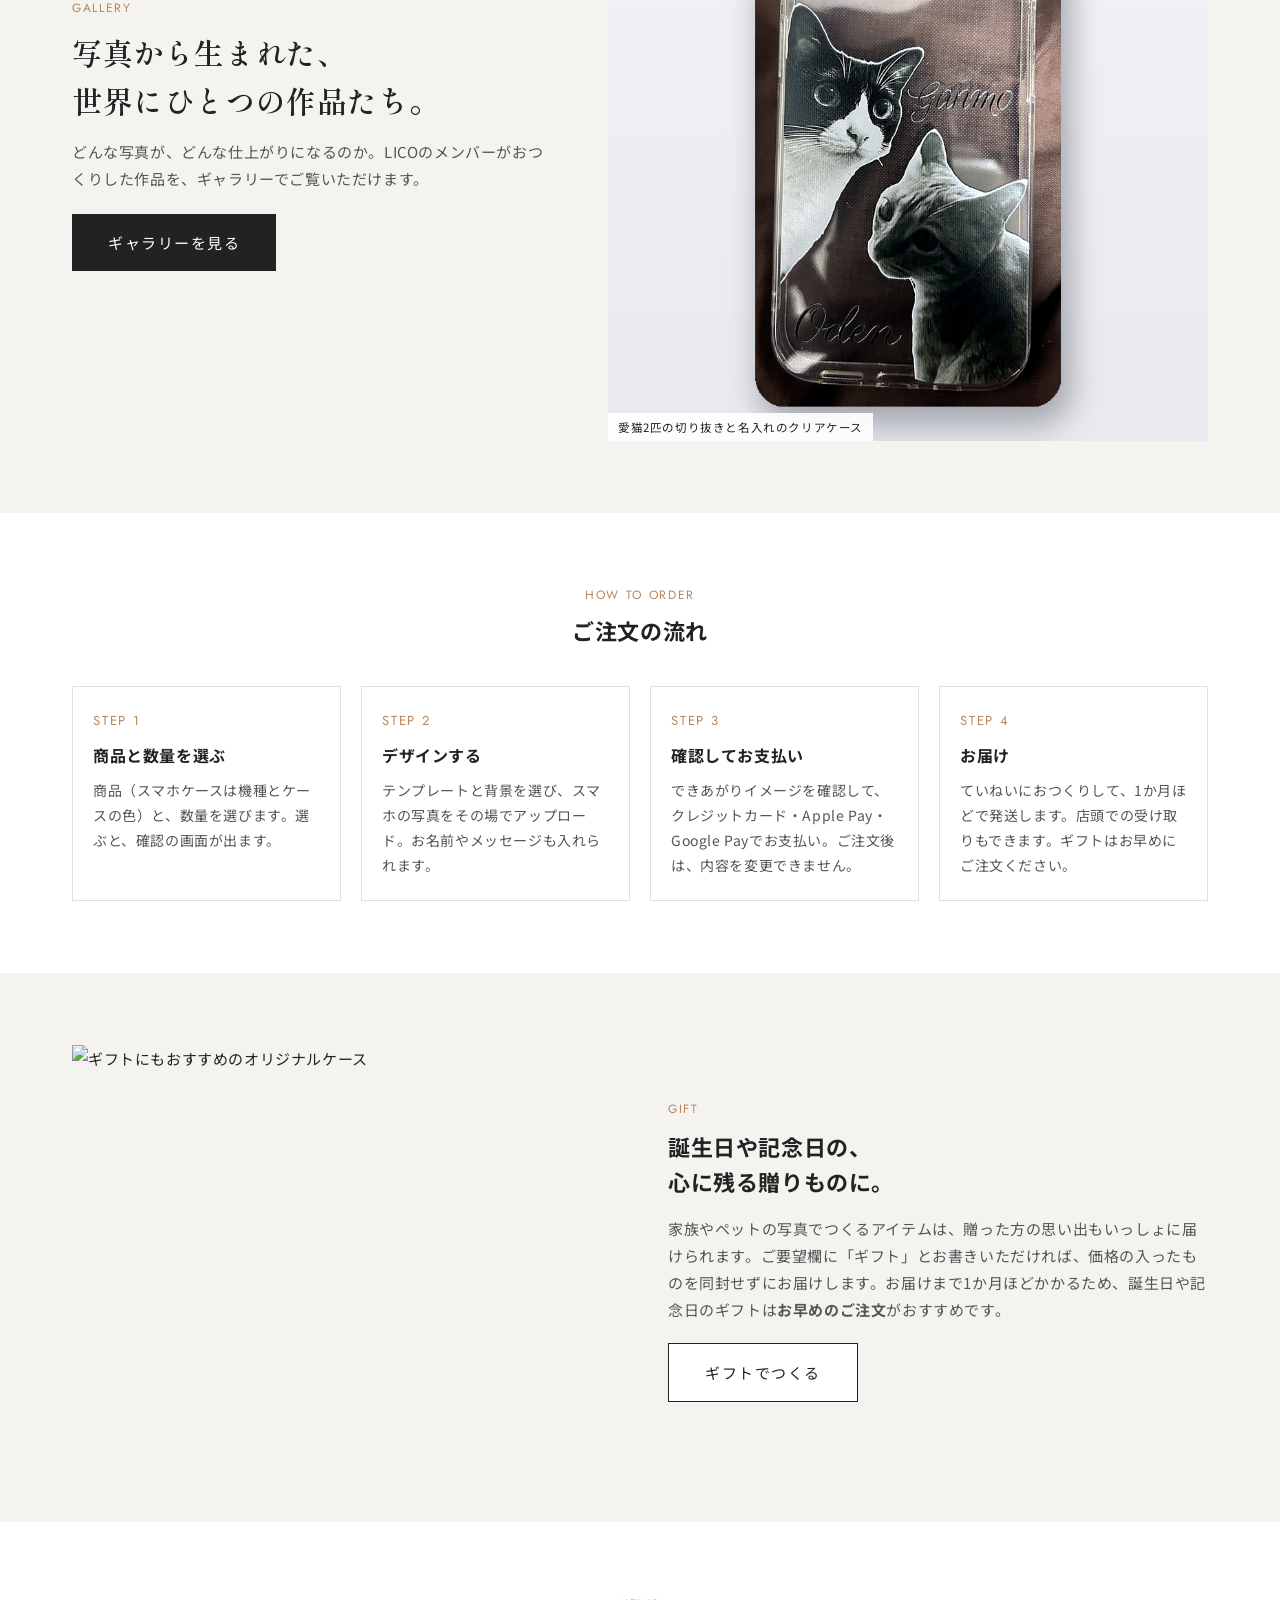
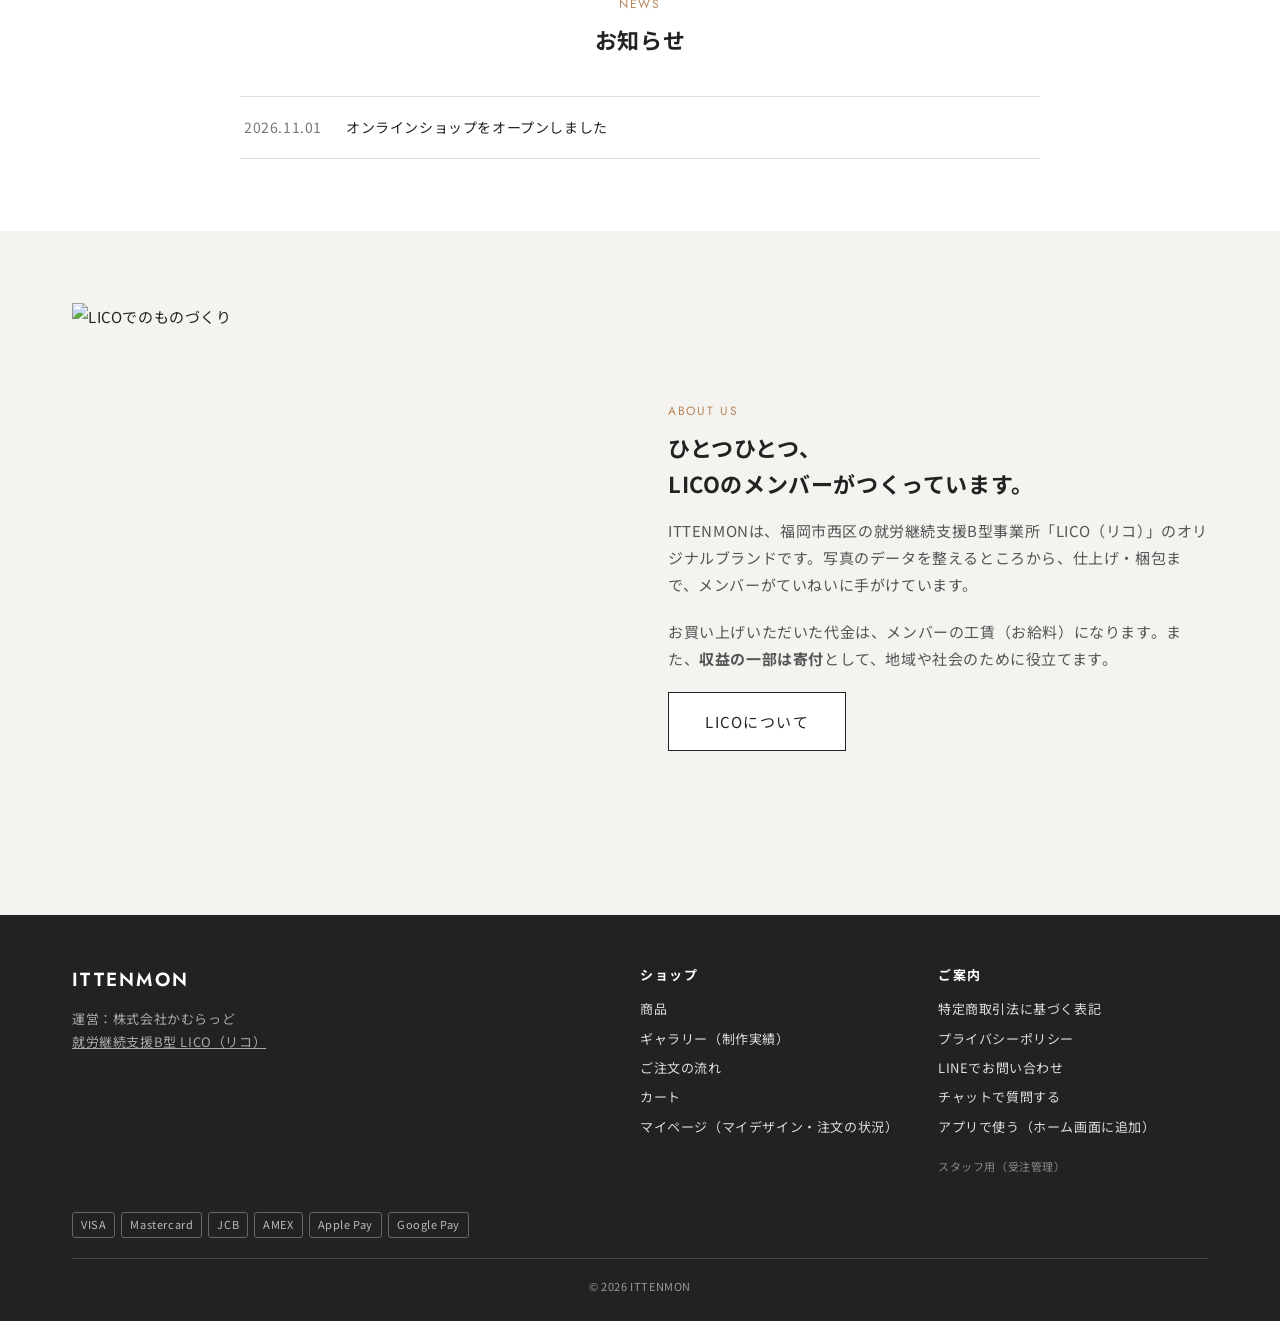
==== commit d15f8249: "質問チャット：画面に追従するボタンをやめ、ページ内の「質問する」ボタンから開く形に。商品ページ（スマホ）は説明文の下のデザインするボタンを外す Co-Authored-By: Claude Sonne" ====
--- a/index.html
+++ b/index.html
@@ -18,7 +18,7 @@
 <link rel="preconnect" href="https://fonts.googleapis.com">
 <link rel="preconnect" href="https://fonts.gstatic.com" crossorigin>
 <link href="https://fonts.googleapis.com/css2?family=Noto+Sans+JP:wght@400;500;700&family=Jost:wght@400;500;600&family=Shippori+Mincho:wght@600&display=swap" rel="stylesheet">
-<link rel="stylesheet" href="css/shop.css?v=1121f">
+<link rel="stylesheet" href="css/shop.css?v=1121g">
 <style>
 .hero{position:relative;background:var(--bg-sub);overflow:hidden}
 .hero-in{display:grid;gap:24px;align-items:center;padding-block:40px}
@@ -168,9 +168,9 @@
 
 <div id="site-footer"></div>
 <script src="js/config.js?v=1121c"></script>
-<script src="js/common.js?v=1107b"></script>
+<script src="js/common.js?v=1121g"></script>
 <script src="js/gallery.js?v=1121a"></script>
-<script src="js/chatbot.js?v=1121c" defer></script>
+<script src="js/chatbot.js?v=1121g" defer></script>
 <script>
   const {S, yen, chrome} = window.LICO;
   chrome();
--- a/css/shop.css
+++ b/css/shop.css
@@ -259,3 +259,6 @@
 .cc-sw{flex:none}
 .cc-now button{min-height:40px;padding:0 14px;border:1px solid var(--line);border-radius:999px;background:#fff;font-size:13px;cursor:pointer}
 .pop-cc{display:flex;align-items:center;gap:10px;padding:8px 14px;border:1px solid var(--line);border-radius:999px;font-size:14px}
+
+/* スマホ：画面の下に固定の「デザインする」があるので、説明文の下のボタンは出さない */
+@media(max-width:959px){ #startBtn{display:none} }
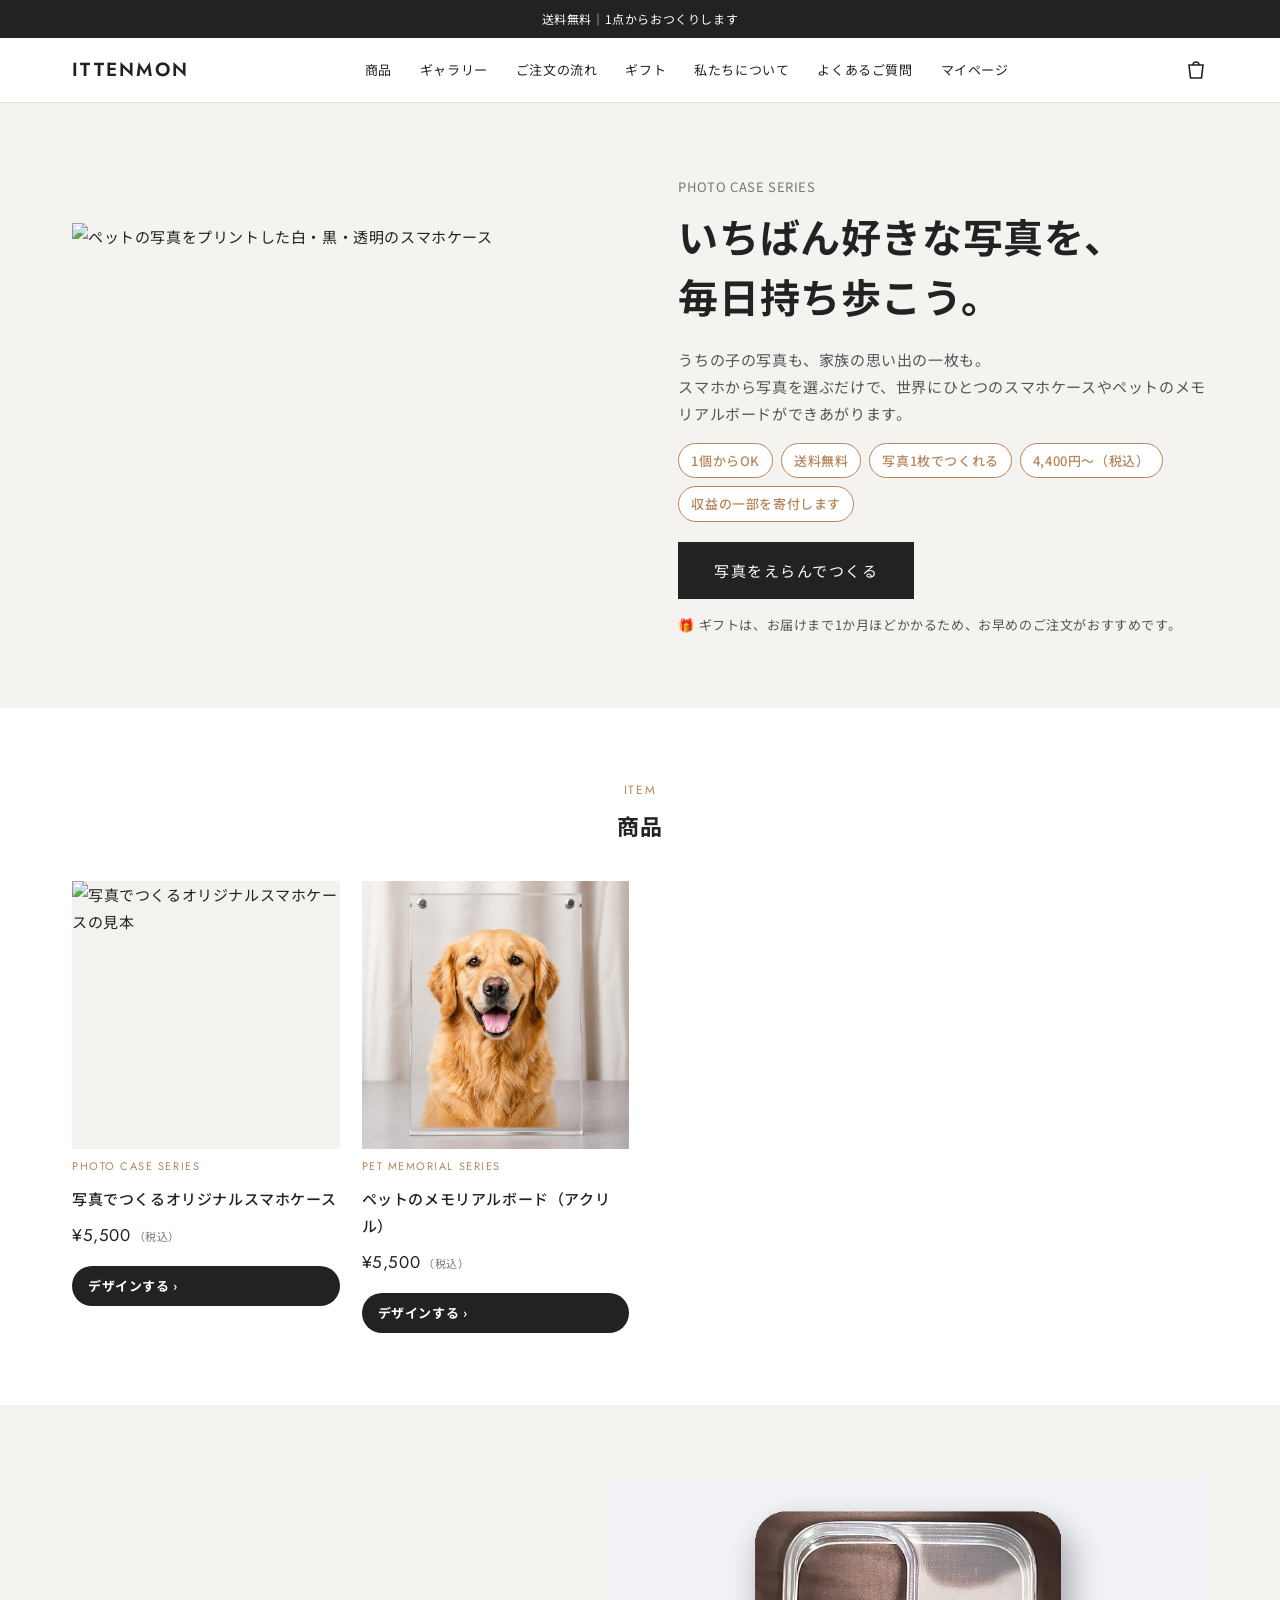
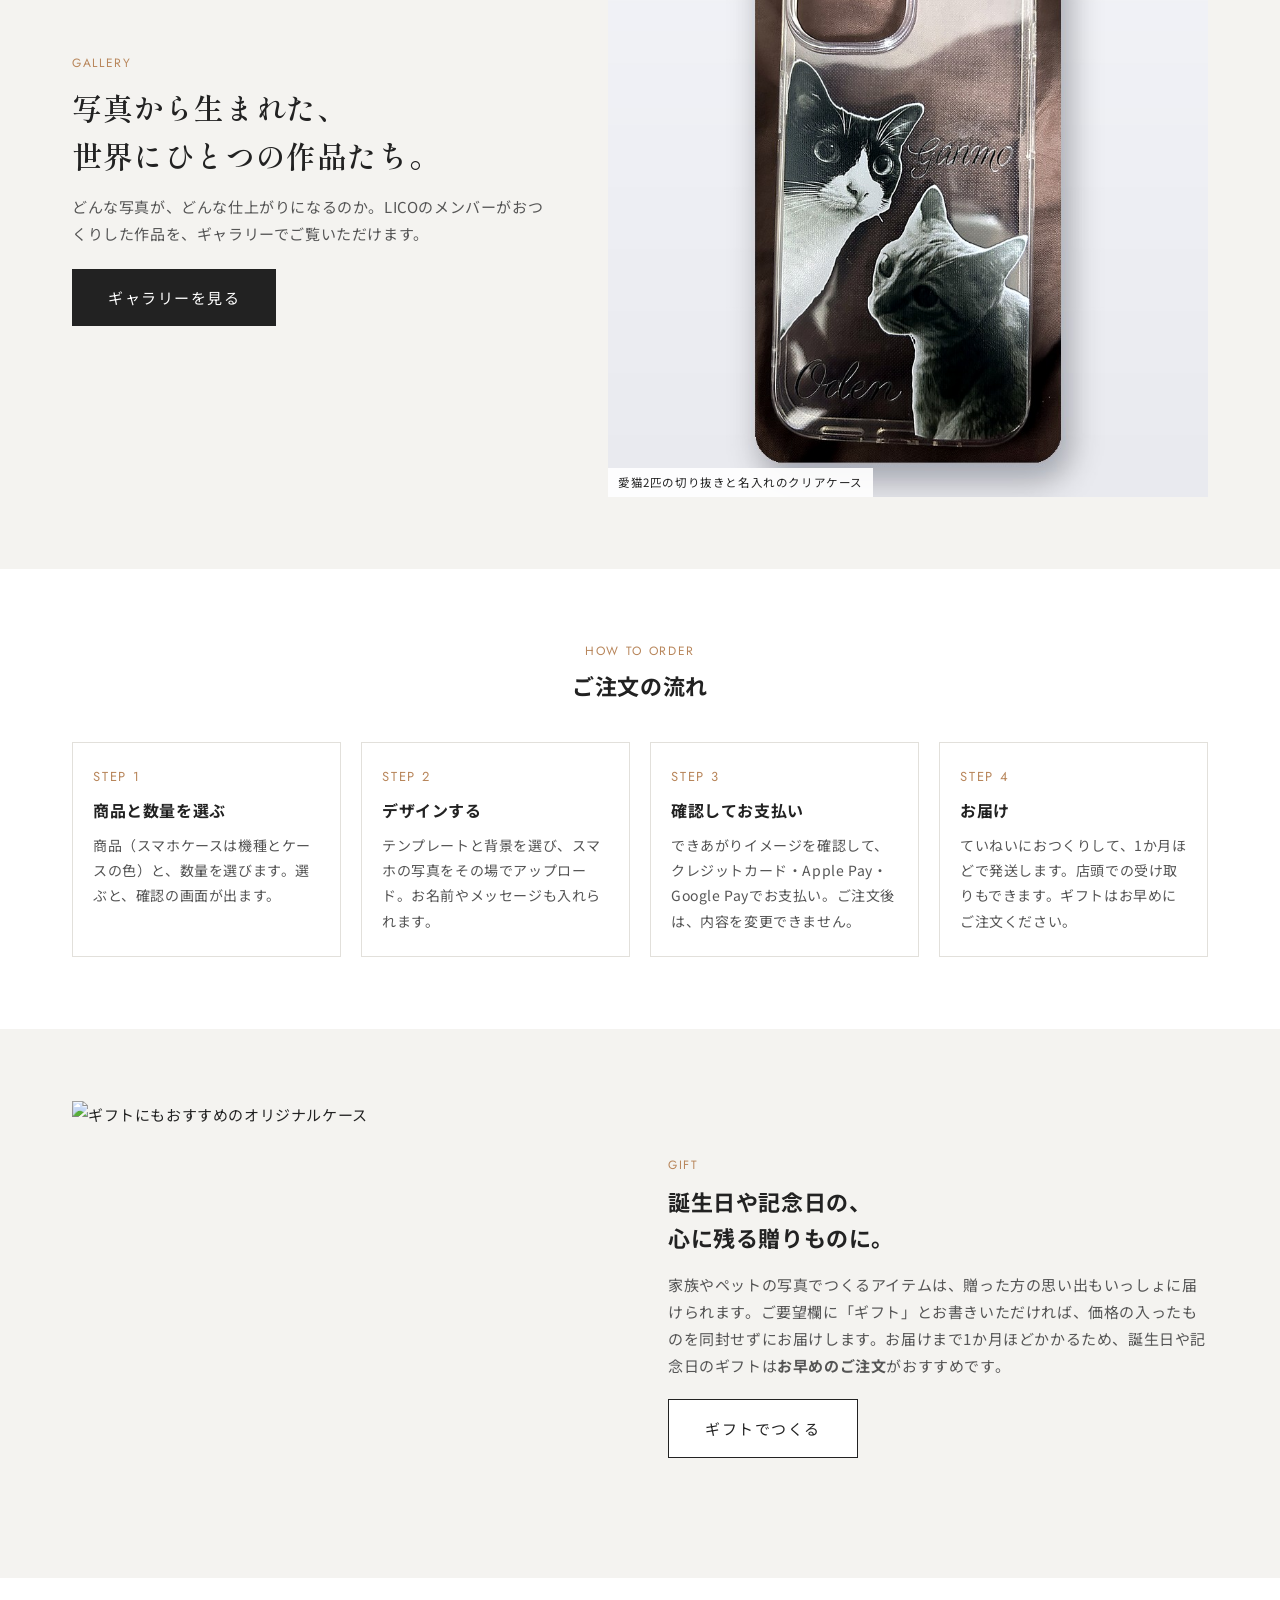
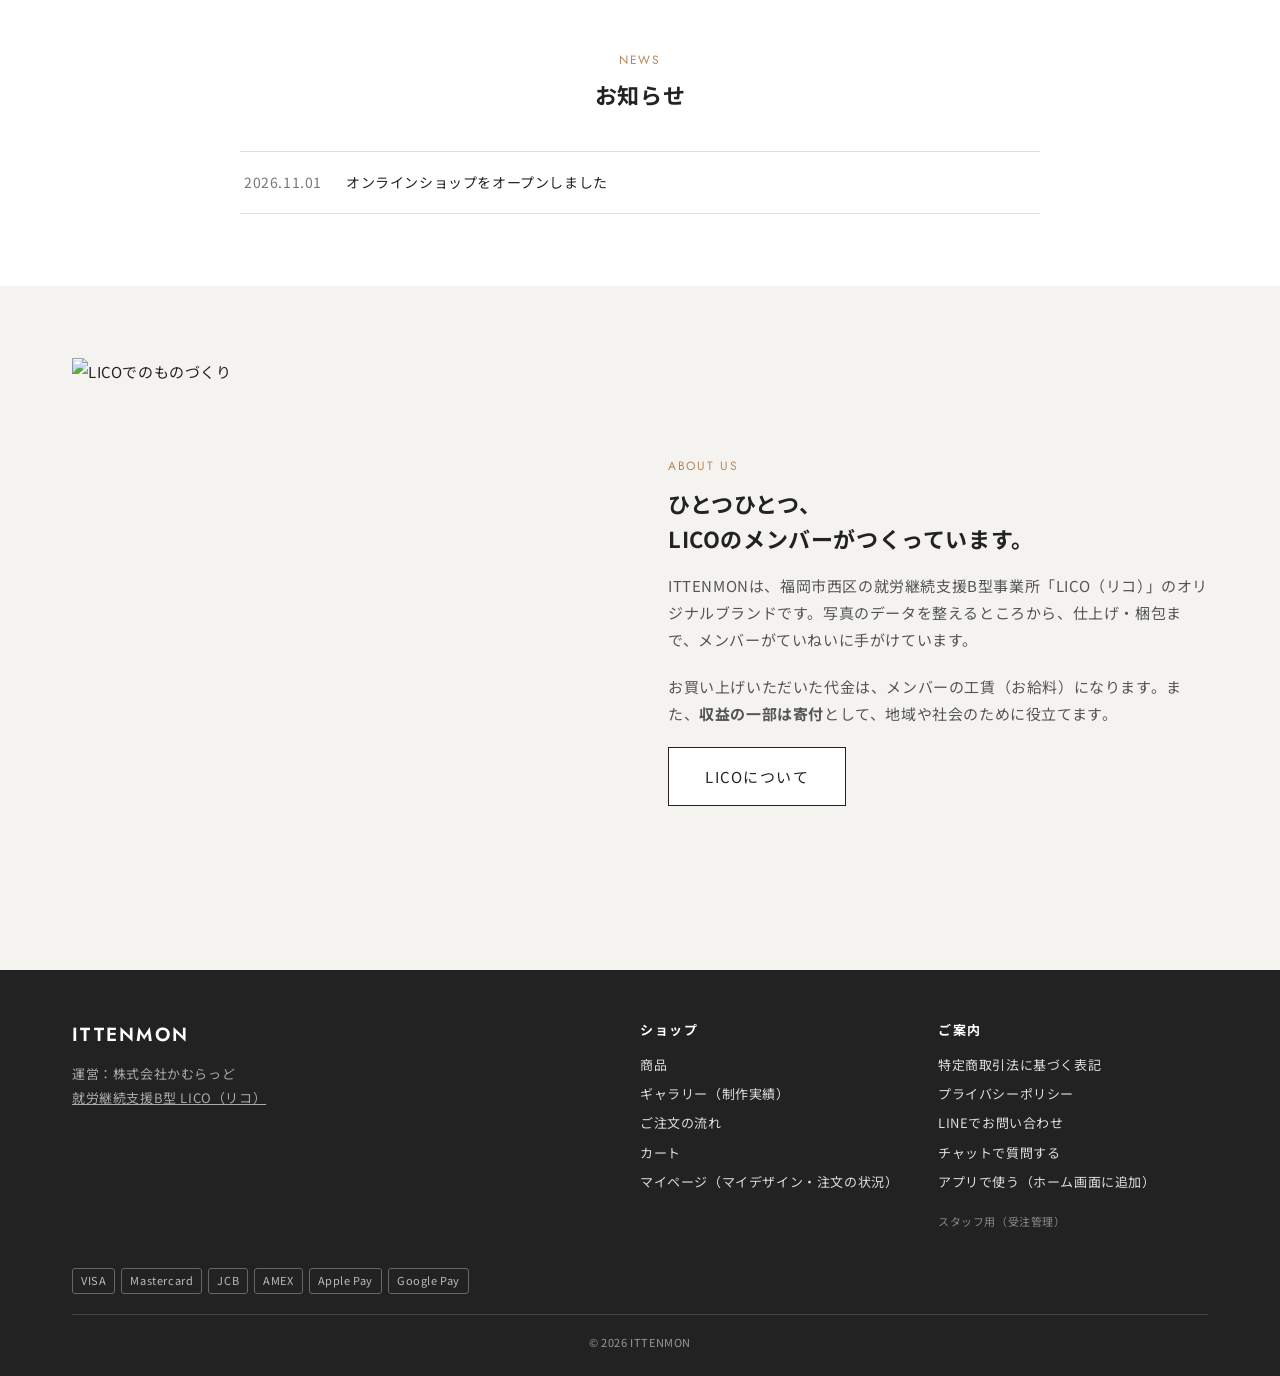
==== commit 1400b4e0: "商品ページ：写真が弾んで出る＋タップの案内、固定ボタンを強調（矢印・光る・吹き出し）、上に3ステップ、一覧のカードにデザインするボタン Co-Authored-By: Claude Sonnet 5." ====
--- a/index.html
+++ b/index.html
@@ -18,7 +18,7 @@
 <link rel="preconnect" href="https://fonts.googleapis.com">
 <link rel="preconnect" href="https://fonts.gstatic.com" crossorigin>
 <link href="https://fonts.googleapis.com/css2?family=Noto+Sans+JP:wght@400;500;700&family=Jost:wght@400;500;600&family=Shippori+Mincho:wght@600&display=swap" rel="stylesheet">
-<link rel="stylesheet" href="css/shop.css?v=1121g">
+<link rel="stylesheet" href="css/shop.css?v=1121h">
 <style>
 .hero{position:relative;background:var(--bg-sub);overflow:hidden}
 .hero-in{display:grid;gap:24px;align-items:center;padding-block:40px}
@@ -178,7 +178,7 @@
   document.getElementById("plist").innerHTML = S.PRODUCTS.map(p => `<a class="pcard" href="product.html?id=${p.id}">
     <div class="ph"><img src="${esc(p.images[0])}" alt="${esc(p.name)}の見本" loading="lazy"></div>
     <span class="s">${esc(p.series)}</span><span class="n">${esc(p.name)}</span>
-    <span class="pr">${p.kind === "variant" ? p.variants.map(v => yen(v.price)).join("〜") : yen(p.price)}<small>（税込）</small></span></a>`).join("");
+    <span class="pr">${p.kind === "variant" ? p.variants.map(v => yen(v.price)).join("〜") : yen(p.price)}<small>（税込）</small></span><span class="pgo">デザインする ›</span></a>`).join("");
   // ギャラリー：おすすめ（pick）→新しい順に最大3件
   const G = (window.ITTENMON_GALLERY || []).slice().sort((a,b) => (b.pick?1:0)-(a.pick?1:0) || String(b.date||"").localeCompare(String(a.date||""))).slice(0, 3);
   const gp = document.getElementById("galPics");
--- a/css/shop.css
+++ b/css/shop.css
@@ -262,3 +262,26 @@
 
 /* スマホ：画面の下に固定の「デザインする」があるので、説明文の下のボタンは出さない */
 @media(max-width:959px){ #startBtn{display:none} }
+
+/* ===== 「ここを押すとデザインできる」をわかりやすく ===== */
+.mini-steps{display:flex;gap:8px;list-style:none;padding:0;margin:14px 0 4px;justify-content:center;flex-wrap:wrap}
+.mini-steps li{display:flex;align-items:center;gap:6px;font-size:12.5px;padding:6px 12px;border-radius:999px;background:#f3f1ec;color:var(--text);white-space:nowrap}
+.mini-steps b{display:inline-flex;align-items:center;justify-content:center;width:20px;height:20px;border-radius:50%;background:var(--text);color:#fff;font-size:11px}
+.p-main-img.tap-img{position:relative;cursor:pointer;-webkit-tap-highlight-color:transparent;animation:photoPop .7s cubic-bezier(.2,1.4,.4,1) both}
+.p-main-img.tap-img:active{transform:scale(.985)}
+@keyframes photoPop{0%{transform:translateY(34px) scale(.94);opacity:0}55%{transform:translateY(-10px) scale(1.015);opacity:1}78%{transform:translateY(3px) scale(.998)}100%{transform:none;opacity:1}}
+.img-cta{position:absolute;left:50%;top:14px;transform:translateX(-50%);display:flex;align-items:center;gap:6px;white-space:nowrap;padding:11px 18px;border-radius:999px;background:rgba(39,167,201,.96);color:#fff;font-size:14px;font-weight:700;box-shadow:0 6px 18px rgba(0,0,0,.28);animation:ctaBob 2.4s ease-in-out 1.2s infinite}
+.img-cta i{font-style:normal;font-size:18px;line-height:1}
+@keyframes ctaBob{0%,100%{transform:translateX(-50%) translateY(0)}50%{transform:translateX(-50%) translateY(-4px)}}
+.cta-pulse{position:relative;animation:ctaRing 2.6s ease-out 1.5s infinite}
+.cta-pulse .arr{margin-left:8px;font-size:22px;line-height:1;vertical-align:-2px}
+@keyframes ctaRing{0%{box-shadow:0 0 0 0 rgba(39,167,201,.55)}70%{box-shadow:0 0 0 16px rgba(39,167,201,0)}100%{box-shadow:0 0 0 0 rgba(39,167,201,0)}}
+.cta-hint{display:none}
+@media(max-width:959px){
+  .cta-hint{display:block;position:absolute;right:14px;bottom:calc(100% + 12px);background:#17262a;color:#fff;padding:9px 14px;border-radius:12px;font-size:13px;font-weight:700;opacity:0;transform:translateY(8px);transition:.35s;pointer-events:none;white-space:nowrap}
+  .cta-hint::after{content:"";position:absolute;right:38px;top:100%;border:8px solid transparent;border-top-color:#17262a}
+  .cta-hint.show{opacity:1;transform:none;animation:hintBob 1.2s ease-in-out infinite}
+}
+@keyframes hintBob{0%,100%{transform:translateY(0)}50%{transform:translateY(-5px)}}
+.pcard .pgo{display:inline-block;margin-top:8px;padding:8px 16px;border-radius:999px;background:var(--text);color:#fff;font-size:13px;font-weight:700}
+@media(prefers-reduced-motion:reduce){.p-main-img.tap-img,.img-cta,.cta-pulse,.cta-hint.show{animation:none}}
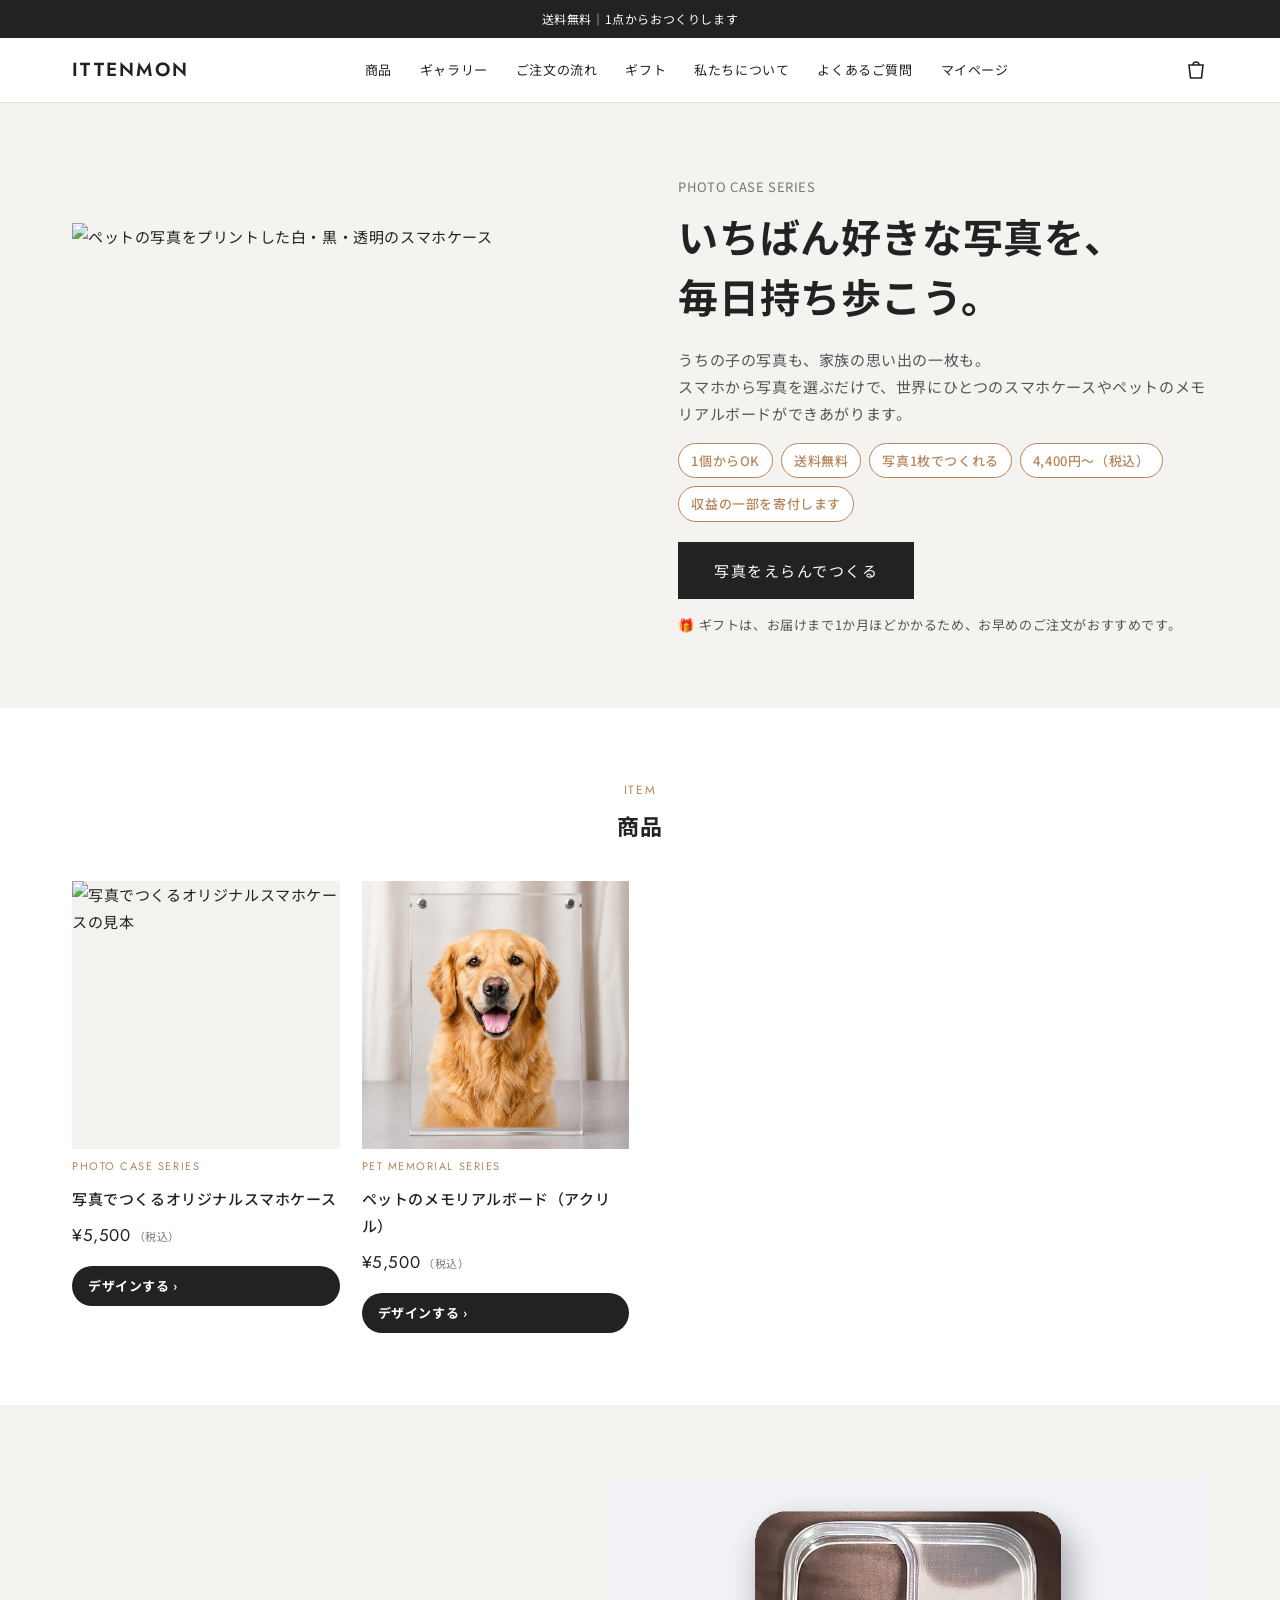
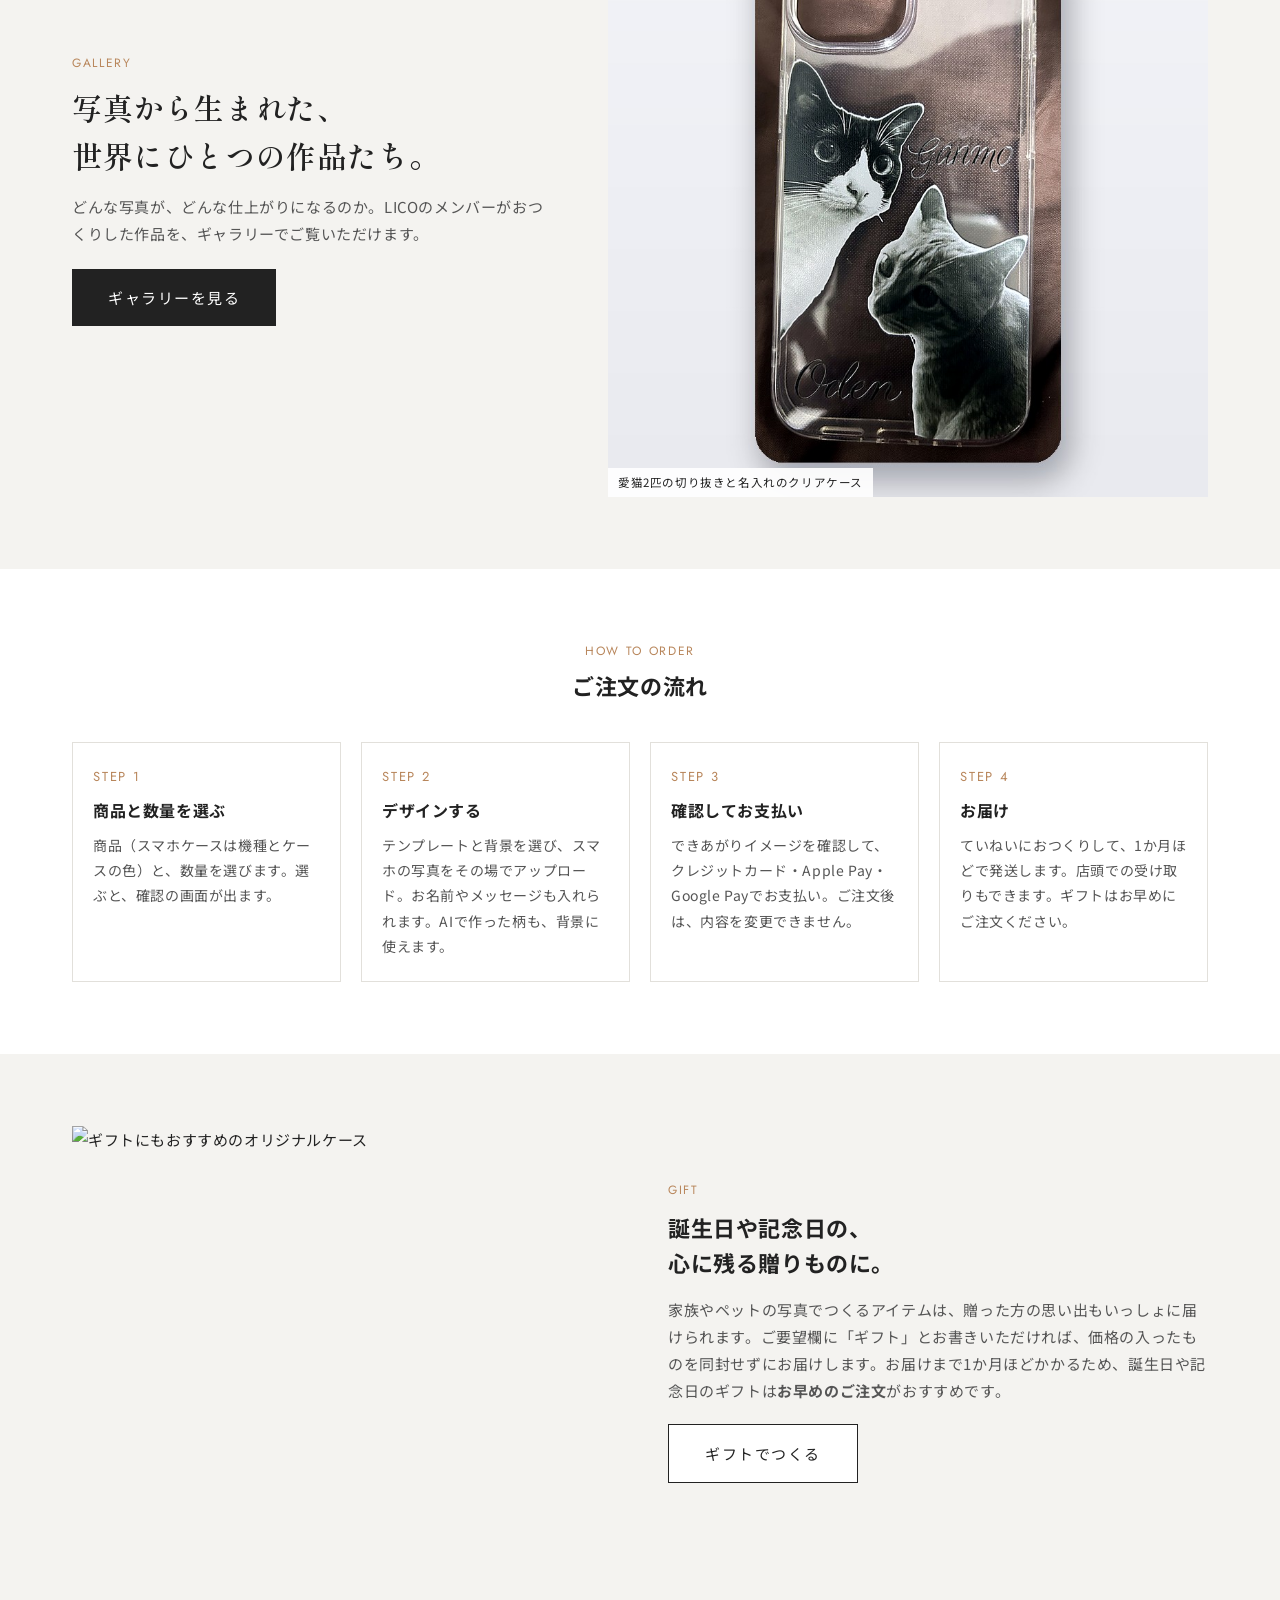
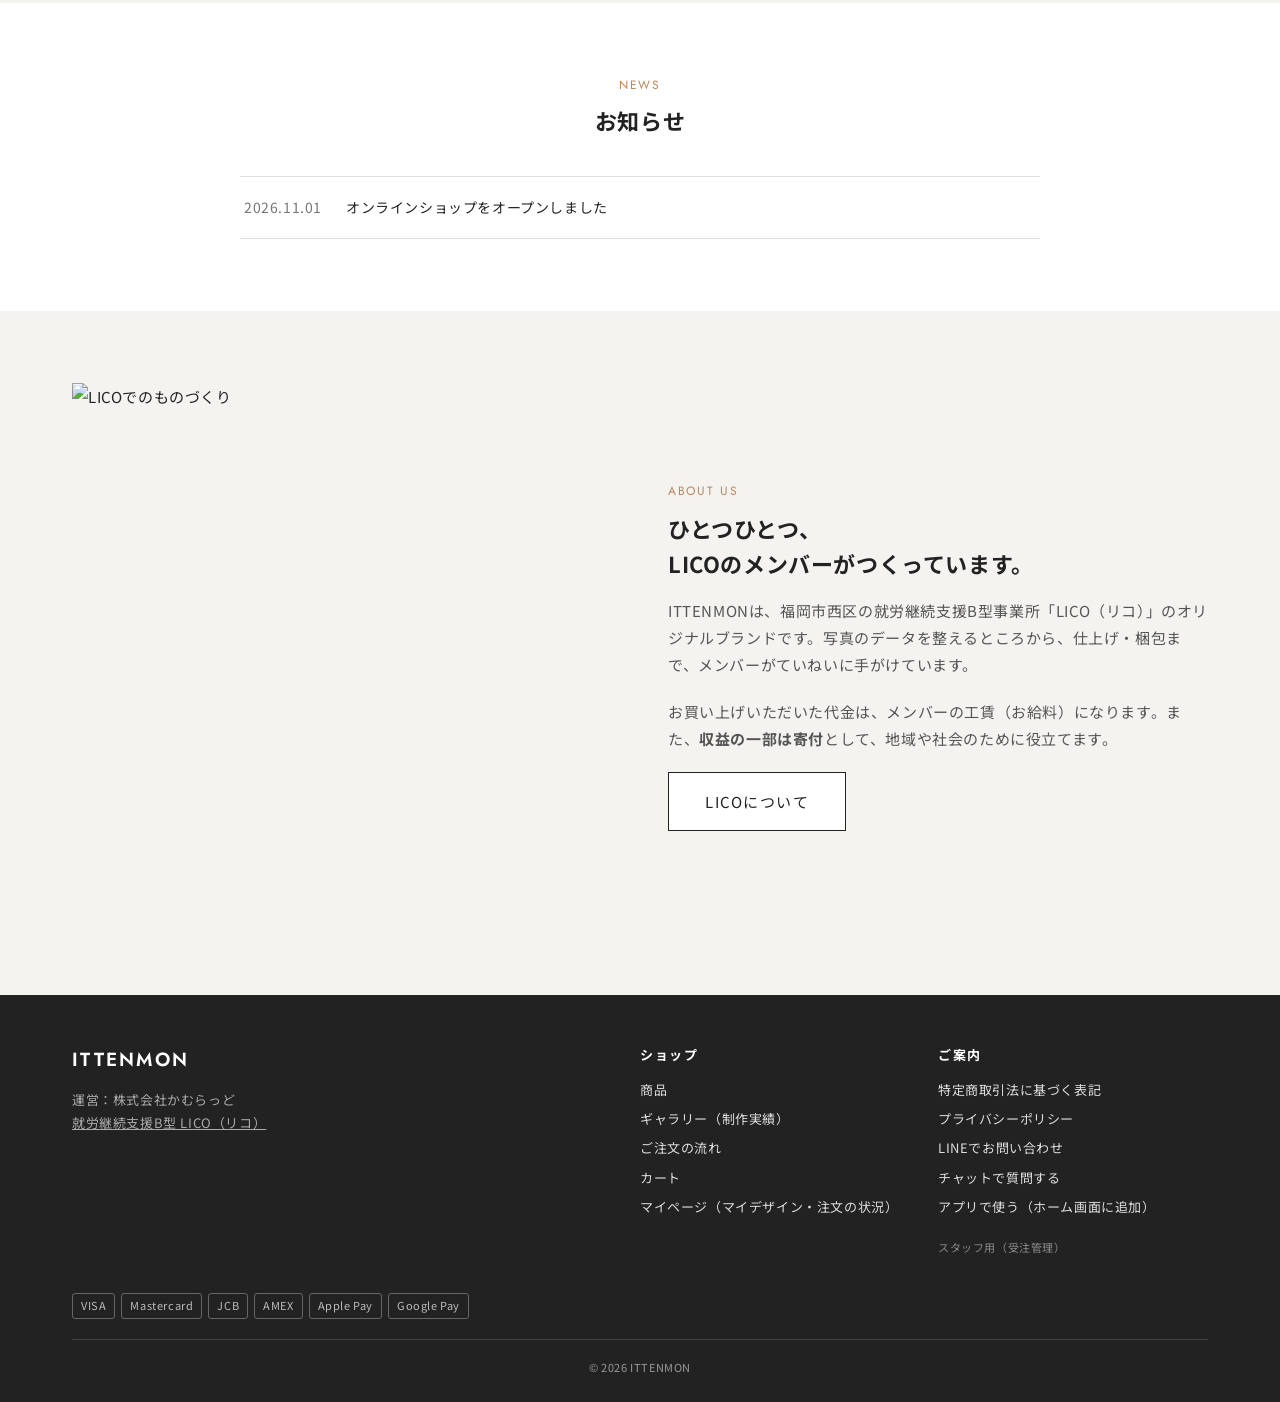
==== commit 690d0658: "「AIで作った柄・お手持ちの画像も背景に使える」の案内と、背景に入れるボタンを追加（編集ページ・商品ページ・トップ・FAQ） Co-Authored-By: Claude Sonnet 5.5 <no" ====
--- a/index.html
+++ b/index.html
@@ -125,7 +125,7 @@
     <div class="sec-title"><span class="en">HOW TO ORDER</span><h2>ご注文の流れ</h2></div>
     <ol class="howto">
       <li><span class="n">STEP 1</span><h3>商品と数量を選ぶ</h3><p>商品（スマホケースは機種とケースの色）と、数量を選びます。選ぶと、確認の画面が出ます。</p></li>
-      <li><span class="n">STEP 2</span><h3>デザインする</h3><p>テンプレートと背景を選び、スマホの写真をその場でアップロード。お名前やメッセージも入れられます。</p></li>
+      <li><span class="n">STEP 2</span><h3>デザインする</h3><p>テンプレートと背景を選び、スマホの写真をその場でアップロード。お名前やメッセージも入れられます。AIで作った柄も、背景に使えます。</p></li>
       <li><span class="n">STEP 3</span><h3>確認してお支払い</h3><p>できあがりイメージを確認して、クレジットカード・Apple Pay・Google Payでお支払い。ご注文後は、内容を変更できません。</p></li>
       <li><span class="n">STEP 4</span><h3>お届け</h3><p>ていねいにおつくりして、1か月ほどで発送します。店頭での受け取りもできます。ギフトはお早めにご注文ください。</p></li>
     </ol>
@@ -167,7 +167,7 @@
 </section>
 
 <div id="site-footer"></div>
-<script src="js/config.js?v=1121c"></script>
+<script src="js/config.js?v=1121j"></script>
 <script src="js/common.js?v=1121g"></script>
 <script src="js/gallery.js?v=1121a"></script>
 <script src="js/chatbot.js?v=1121g" defer></script>
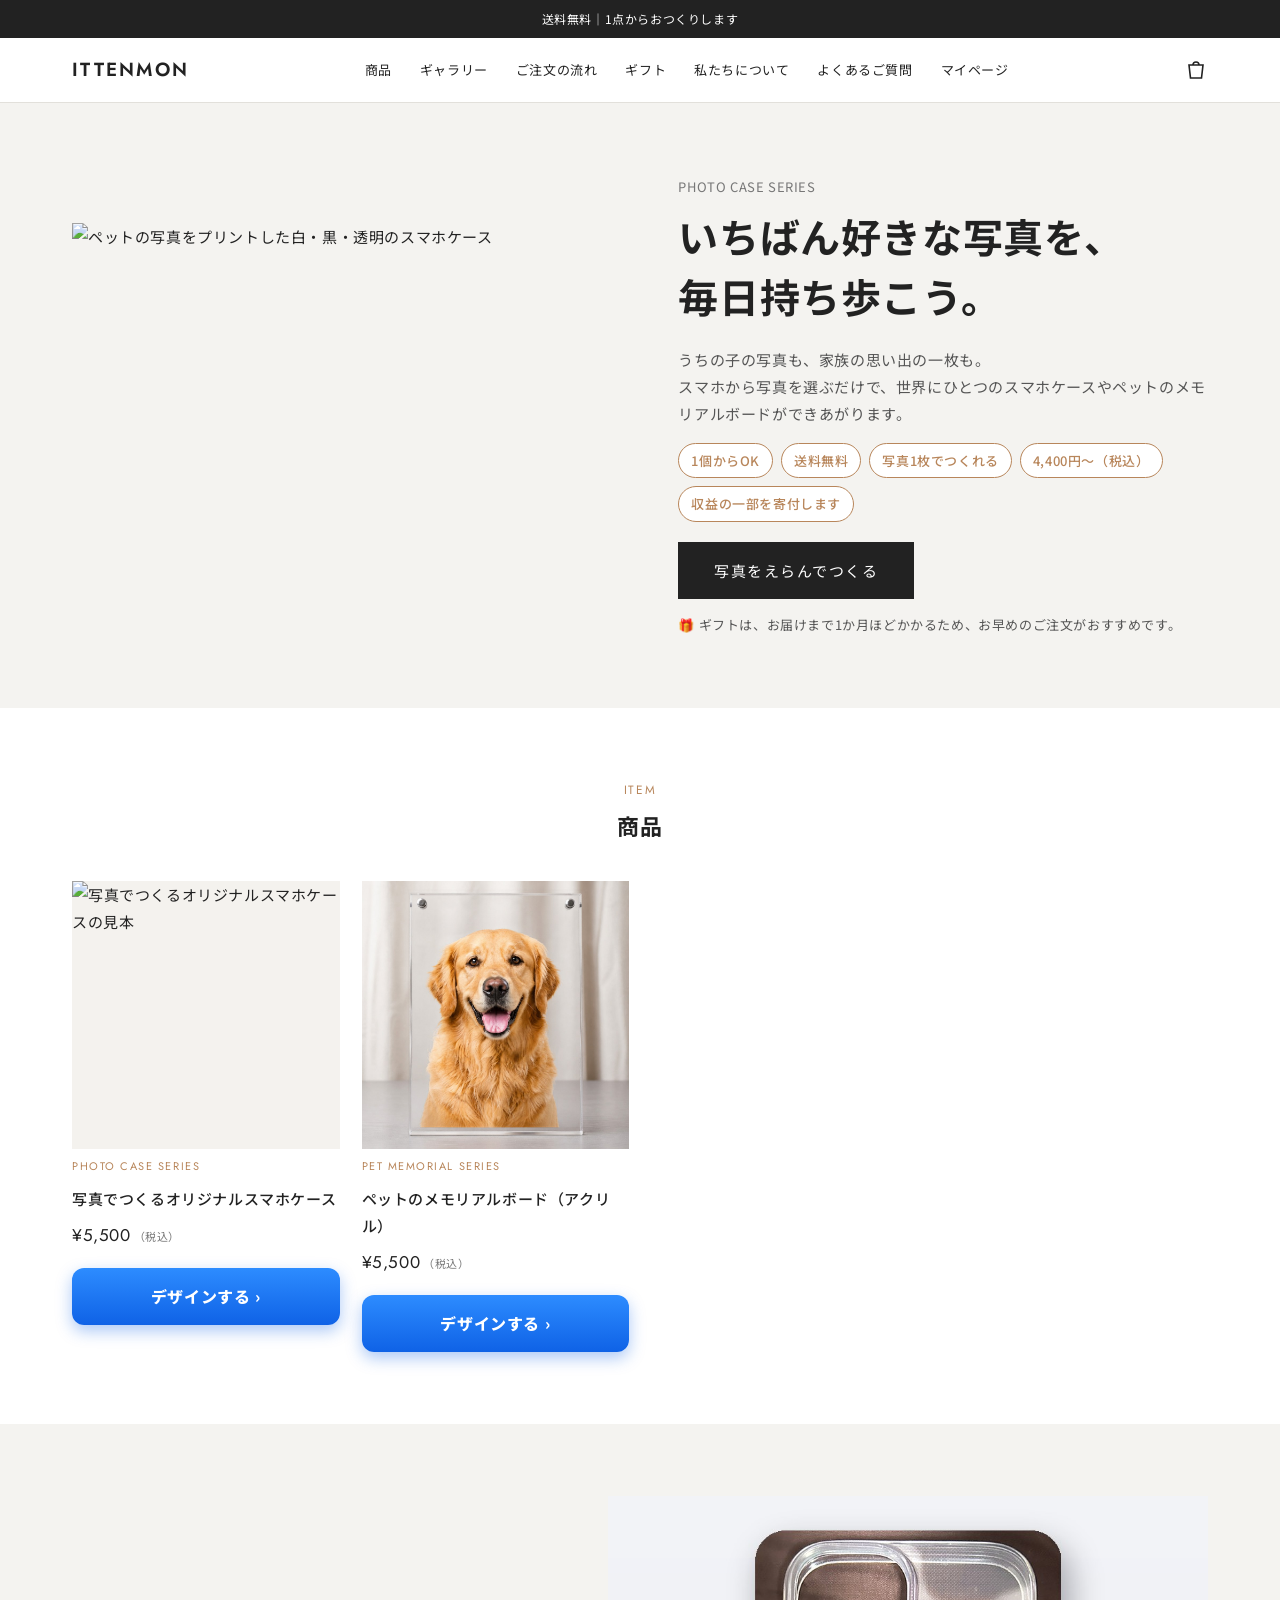
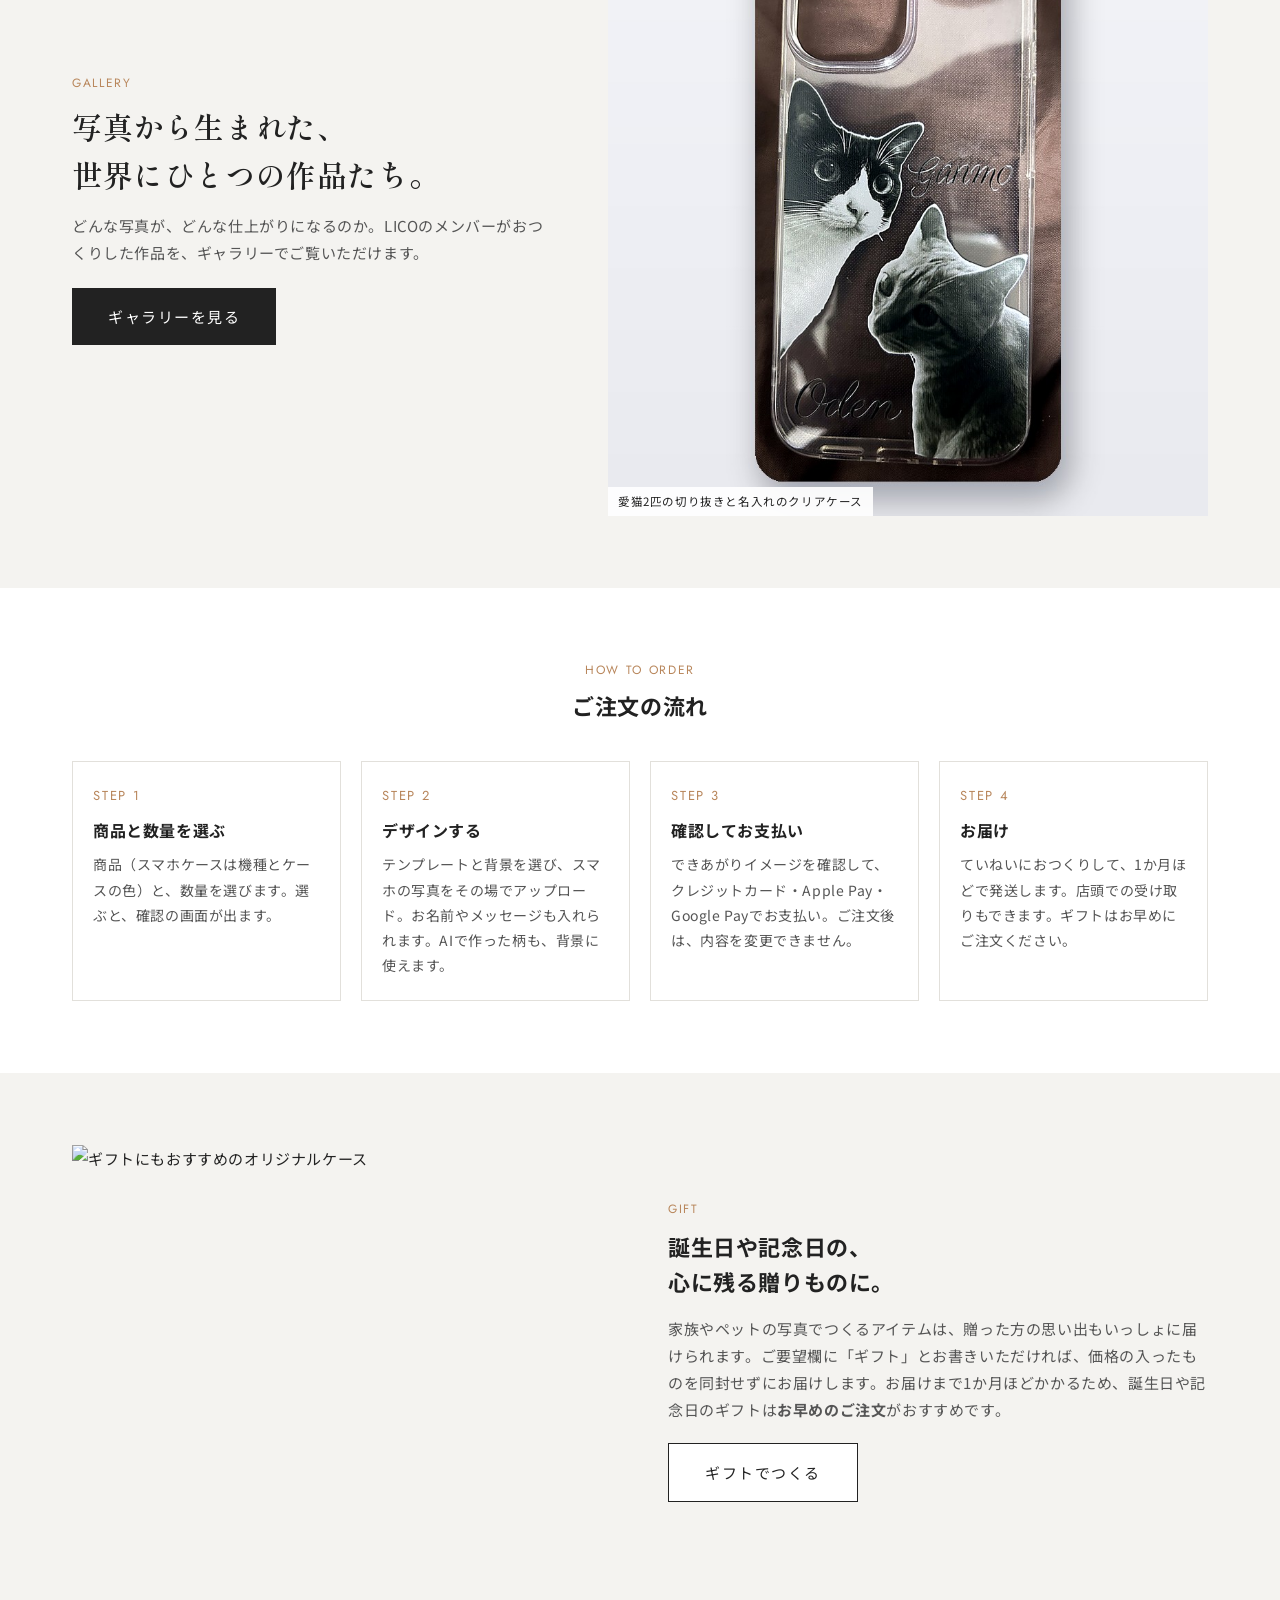
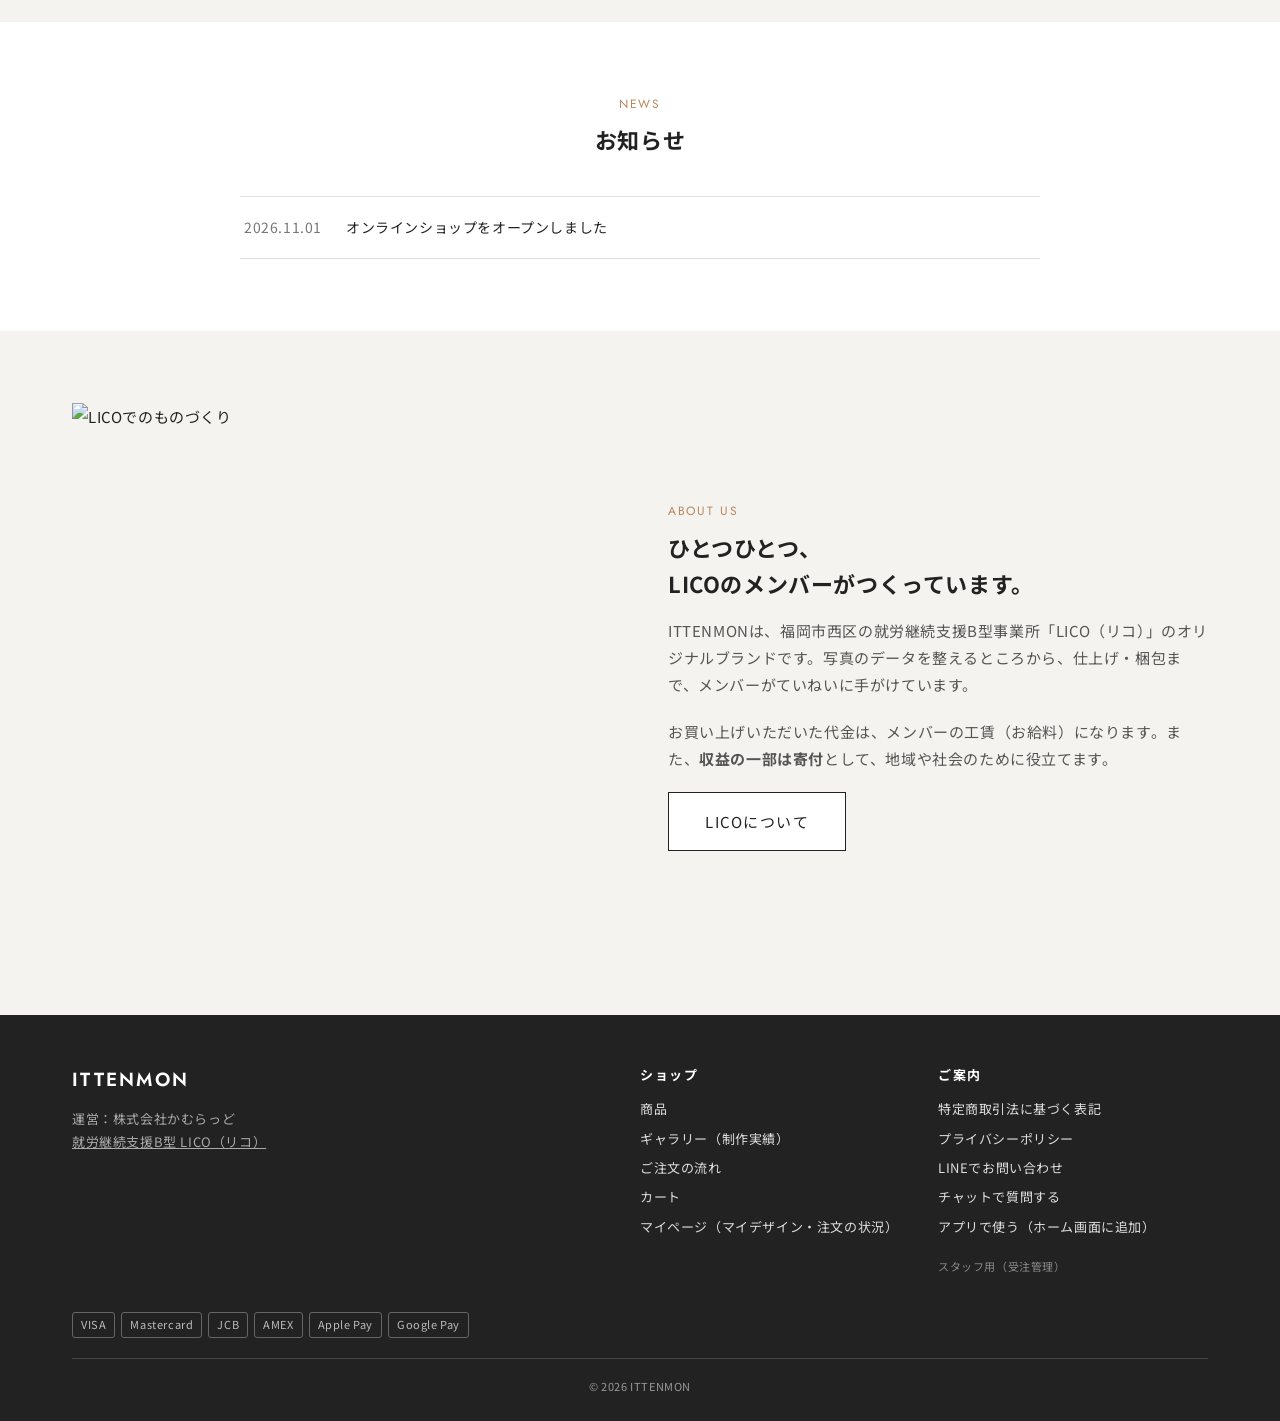
==== commit 01dcf967: "デザインするボタンを、はっきりした青（グラデーション）で大きく（商品ページ固定ボタン・一覧・確認ポップアップ・編集ページの確認ボタン） Co-Authored-By: Claude Sonnet 5." ====
--- a/index.html
+++ b/index.html
@@ -18,7 +18,7 @@
 <link rel="preconnect" href="https://fonts.googleapis.com">
 <link rel="preconnect" href="https://fonts.gstatic.com" crossorigin>
 <link href="https://fonts.googleapis.com/css2?family=Noto+Sans+JP:wght@400;500;700&family=Jost:wght@400;500;600&family=Shippori+Mincho:wght@600&display=swap" rel="stylesheet">
-<link rel="stylesheet" href="css/shop.css?v=1121h">
+<link rel="stylesheet" href="css/shop.css?v=1121k">
 <style>
 .hero{position:relative;background:var(--bg-sub);overflow:hidden}
 .hero-in{display:grid;gap:24px;align-items:center;padding-block:40px}
--- a/css/shop.css
+++ b/css/shop.css
@@ -212,7 +212,7 @@
   .sticky-cta .p{display:flex;flex-direction:column;line-height:1.25;min-width:0}
   .sticky-cta .p b{font-size:19px}
   .sticky-cta .p small{font-size:11px;color:var(--sub);white-space:nowrap}
-  .sticky-cta .big-btn{flex:1;min-height:52px;margin:0;border-radius:12px;font-size:16px;font-weight:700}
+  .sticky-cta .big-btn{flex:1;min-height:64px;margin:0;border-radius:14px;font-size:19px;font-weight:800;padding:0 14px}
   body.has-sticky-cta{padding-bottom:calc(60px + 76px + env(safe-area-inset-bottom,0px))}
   body.has-sticky-cta .cb-btn{bottom:calc(144px + env(safe-area-inset-bottom,0px))!important}
   /* カート：お支払いボタンを、入力中も下に出しておく */
@@ -237,7 +237,7 @@
 .pop-q b{min-width:28px;font-size:20px}
 .pop-t{font-size:13px;color:var(--sub);margin:2px 0 6px}
 .pop-t b{font-size:22px;color:var(--text);margin-left:8px}
-.pop .big-btn{width:100%;min-height:56px;font-size:16px;font-weight:700;border-radius:12px}
+.pop .big-btn{width:100%;min-height:64px;font-size:18px;font-weight:800;border-radius:14px}
 .pop-re{width:100%;min-height:48px;background:none;border:1px solid var(--line);border-radius:12px;font-size:14px;color:var(--sub);cursor:pointer}
 
 /* 注文後に変更できないことの案内 */
@@ -270,12 +270,12 @@
 .p-main-img.tap-img{position:relative;cursor:pointer;-webkit-tap-highlight-color:transparent;animation:photoPop .7s cubic-bezier(.2,1.4,.4,1) both}
 .p-main-img.tap-img:active{transform:scale(.985)}
 @keyframes photoPop{0%{transform:translateY(34px) scale(.94);opacity:0}55%{transform:translateY(-10px) scale(1.015);opacity:1}78%{transform:translateY(3px) scale(.998)}100%{transform:none;opacity:1}}
-.img-cta{position:absolute;left:50%;top:14px;transform:translateX(-50%);display:flex;align-items:center;gap:6px;white-space:nowrap;padding:11px 18px;border-radius:999px;background:rgba(39,167,201,.96);color:#fff;font-size:14px;font-weight:700;box-shadow:0 6px 18px rgba(0,0,0,.28);animation:ctaBob 2.4s ease-in-out 1.2s infinite}
+.img-cta{position:absolute;left:50%;top:14px;transform:translateX(-50%);display:flex;align-items:center;gap:6px;white-space:nowrap;padding:11px 18px;border-radius:999px;background:linear-gradient(180deg,#2d8cff,#0f62e6);color:#fff;font-size:15px;font-weight:800;box-shadow:0 8px 20px rgba(15,98,230,.45);animation:ctaBob 2.4s ease-in-out 1.2s infinite}
 .img-cta i{font-style:normal;font-size:18px;line-height:1}
 @keyframes ctaBob{0%,100%{transform:translateX(-50%) translateY(0)}50%{transform:translateX(-50%) translateY(-4px)}}
 .cta-pulse{position:relative;animation:ctaRing 2.6s ease-out 1.5s infinite}
 .cta-pulse .arr{margin-left:8px;font-size:22px;line-height:1;vertical-align:-2px}
-@keyframes ctaRing{0%{box-shadow:0 0 0 0 rgba(39,167,201,.55)}70%{box-shadow:0 0 0 16px rgba(39,167,201,0)}100%{box-shadow:0 0 0 0 rgba(39,167,201,0)}}
+@keyframes ctaRing{0%{box-shadow:0 0 0 0 rgba(15,98,230,.6)}70%{box-shadow:0 0 0 16px rgba(39,167,201,0)}100%{box-shadow:0 0 0 0 rgba(39,167,201,0)}}
 .cta-hint{display:none}
 @media(max-width:959px){
   .cta-hint{display:block;position:absolute;right:14px;bottom:calc(100% + 12px);background:#17262a;color:#fff;padding:9px 14px;border-radius:12px;font-size:13px;font-weight:700;opacity:0;transform:translateY(8px);transition:.35s;pointer-events:none;white-space:nowrap}
@@ -283,5 +283,5 @@
   .cta-hint.show{opacity:1;transform:none;animation:hintBob 1.2s ease-in-out infinite}
 }
 @keyframes hintBob{0%,100%{transform:translateY(0)}50%{transform:translateY(-5px)}}
-.pcard .pgo{display:inline-block;margin-top:8px;padding:8px 16px;border-radius:999px;background:var(--text);color:#fff;font-size:13px;font-weight:700}
+.pcard .pgo{display:block;margin-top:10px;padding:14px 16px;border-radius:12px;background:linear-gradient(180deg,#2d8cff,#0f62e6);color:#fff;font-size:16px;font-weight:800;text-align:center;box-shadow:0 6px 16px rgba(15,98,230,.35)}
 @media(prefers-reduced-motion:reduce){.p-main-img.tap-img,.img-cta,.cta-pulse,.cta-hint.show{animation:none}}
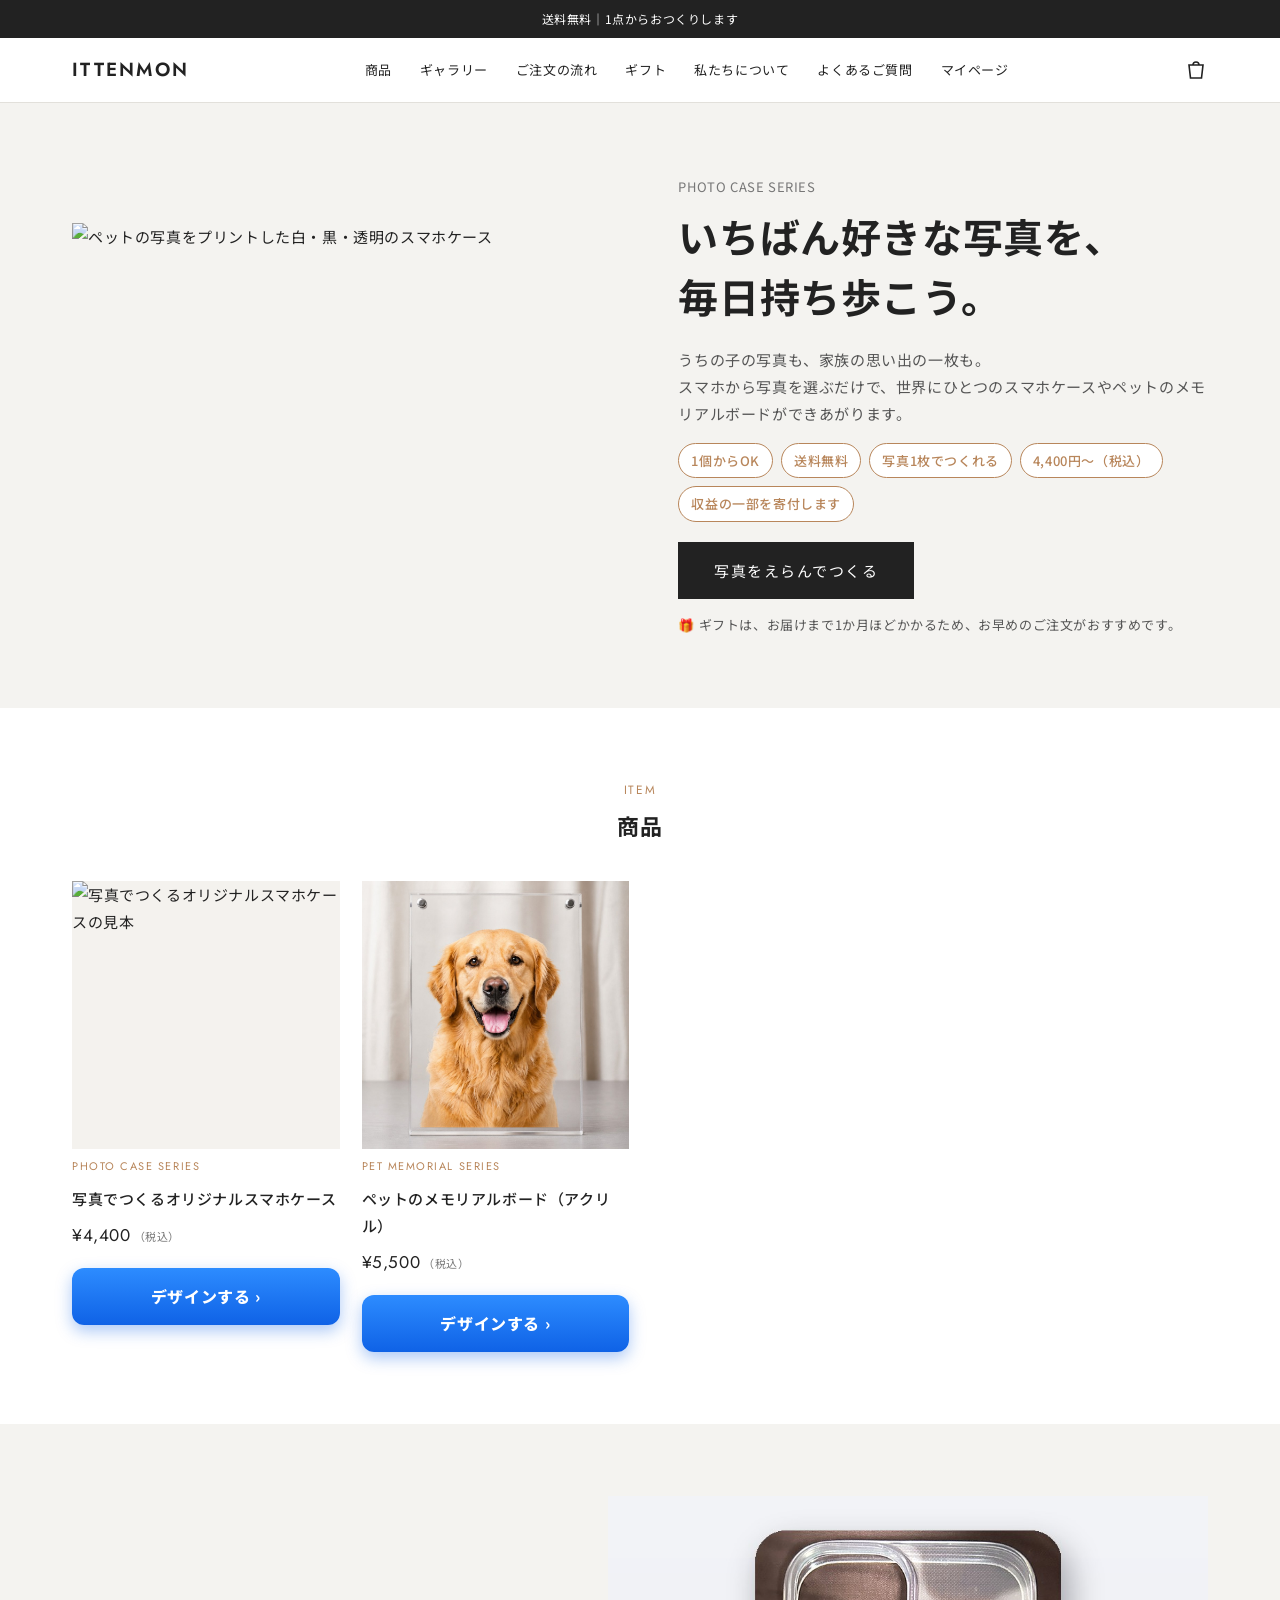
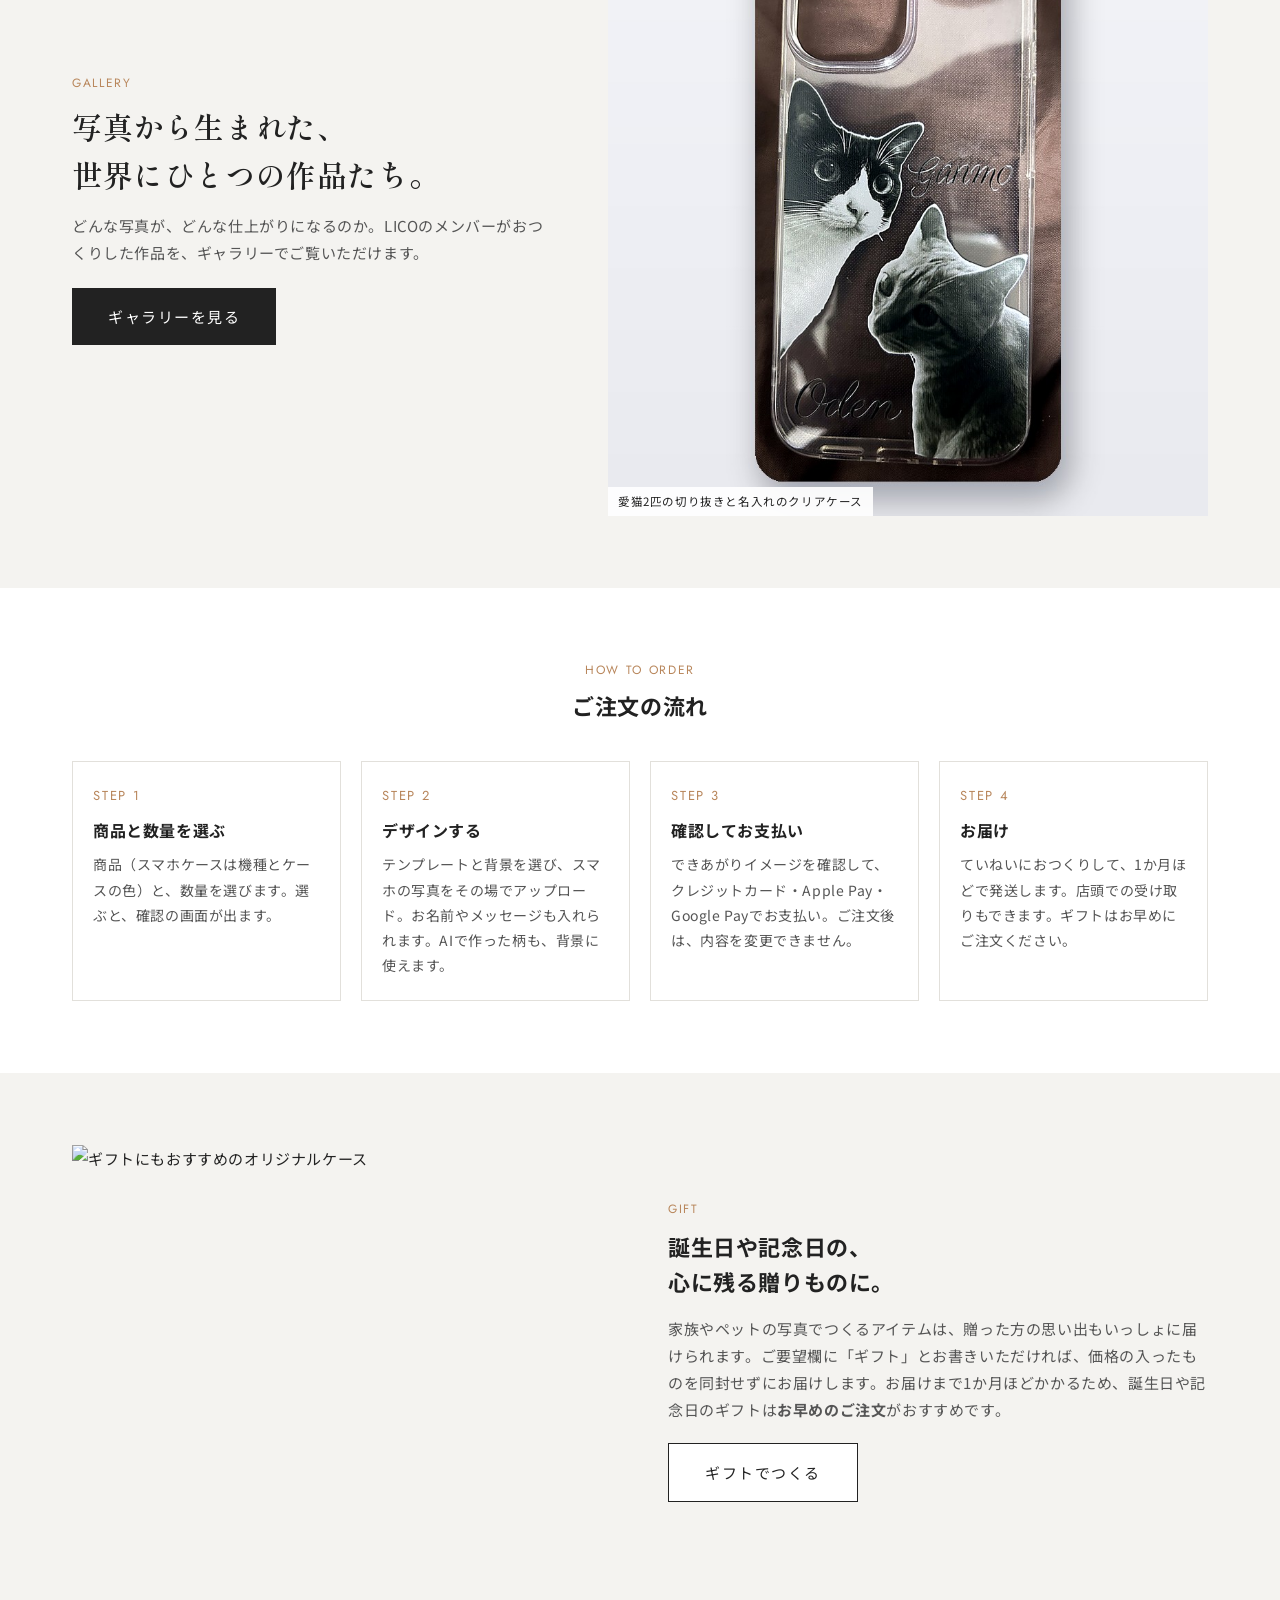
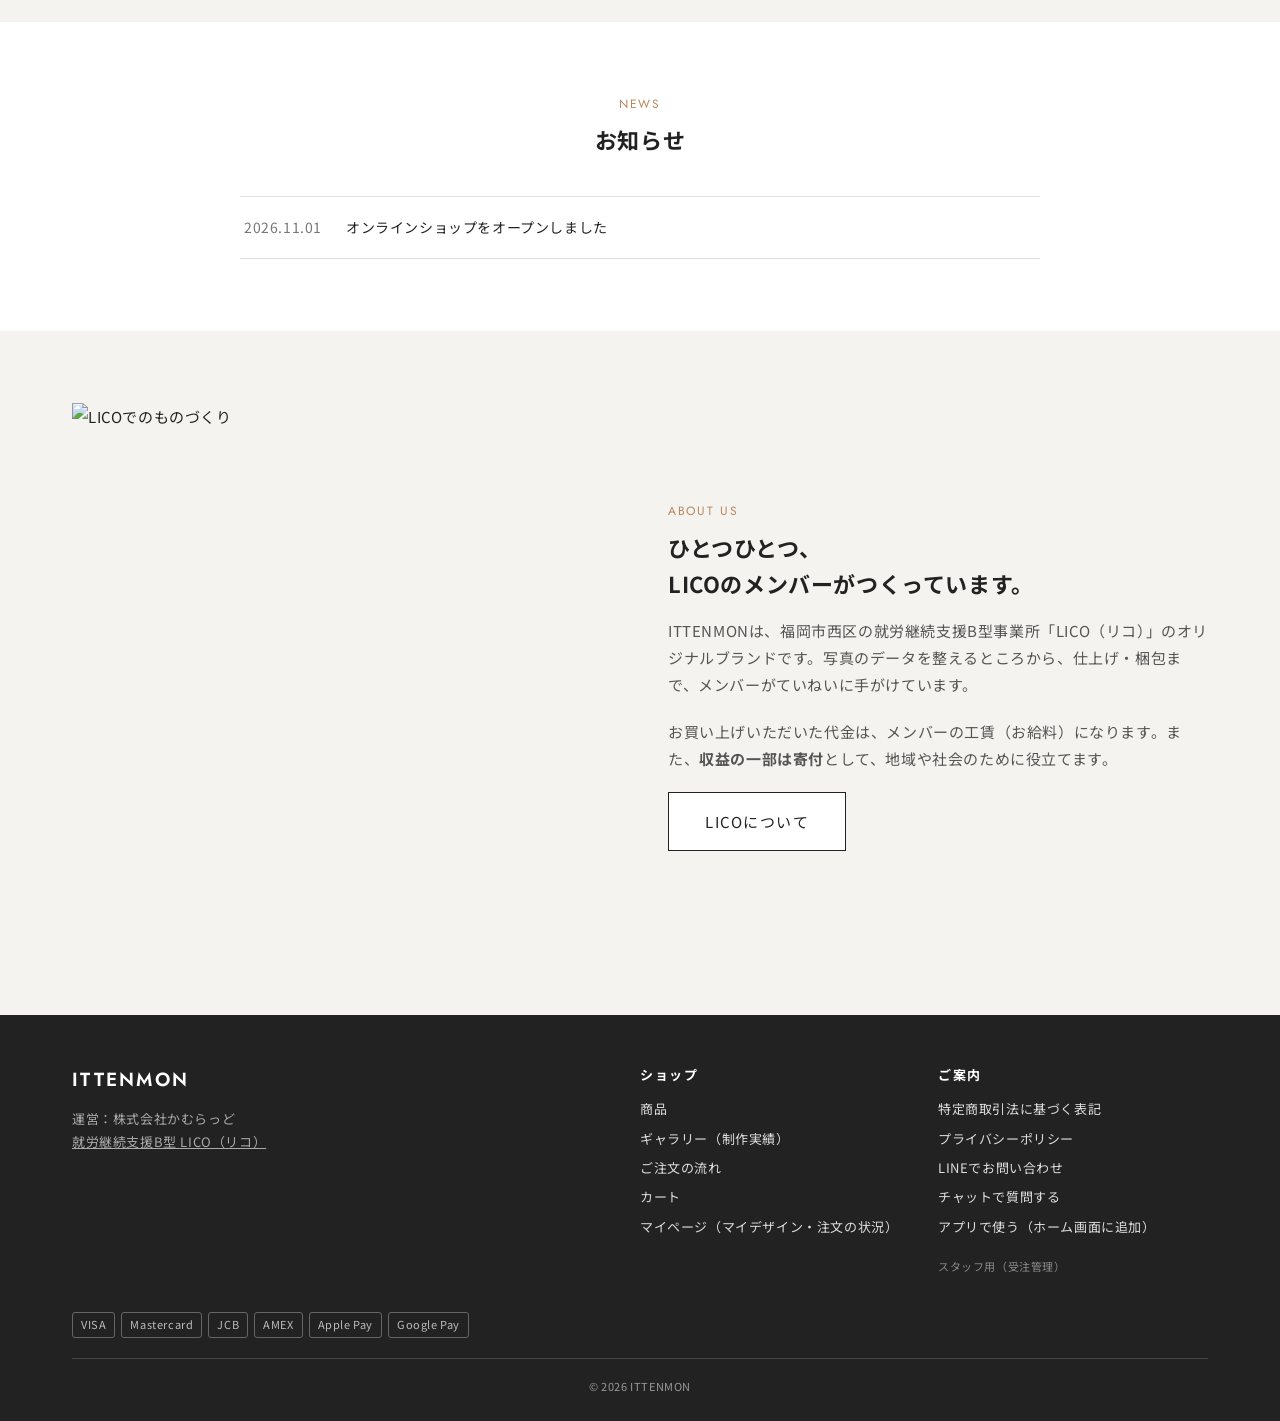
==== commit a010587c: "スマホケースを税込4,400円に" ====
--- a/index.html
+++ b/index.html
@@ -167,7 +167,7 @@
 </section>
 
 <div id="site-footer"></div>
-<script src="js/config.js?v=1121j"></script>
+<script src="js/config.js?v=1121v"></script>
 <script src="js/common.js?v=1121g"></script>
 <script src="js/gallery.js?v=1121a"></script>
 <script src="js/chatbot.js?v=1121g" defer></script>
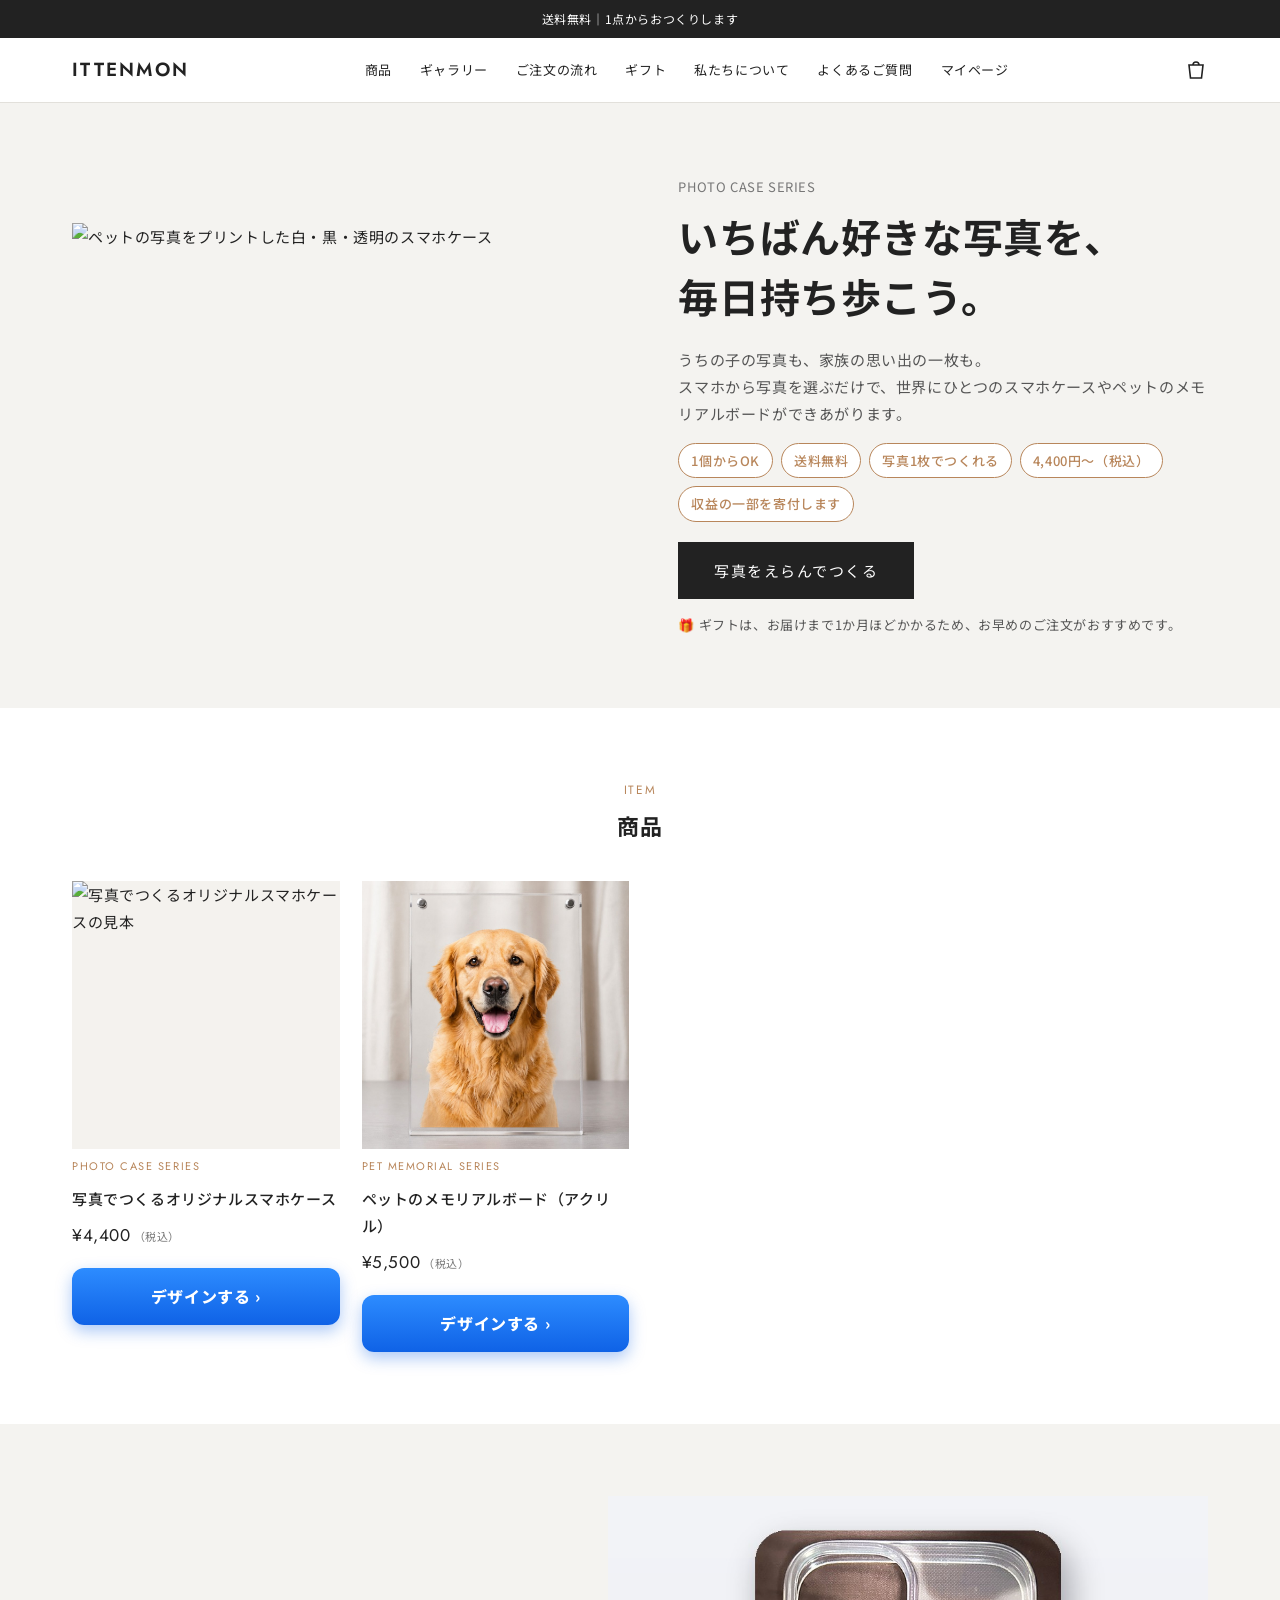
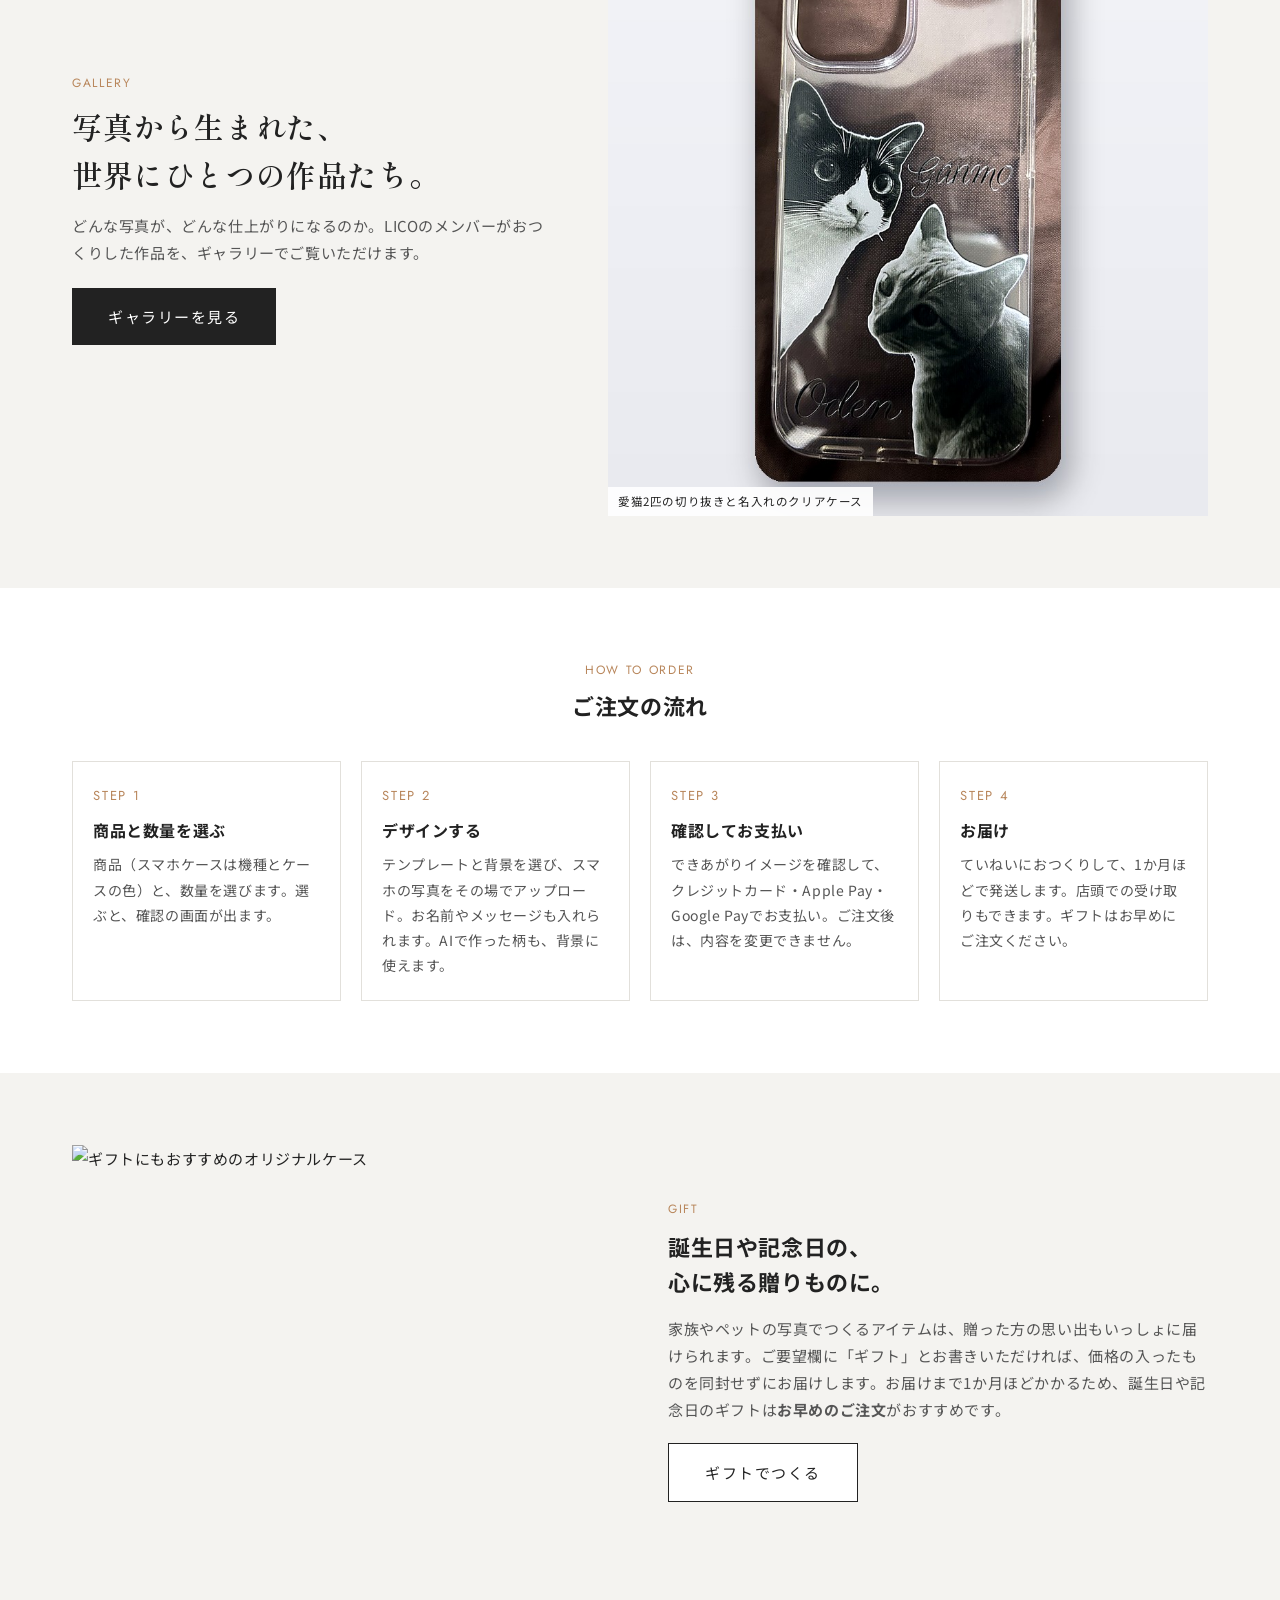
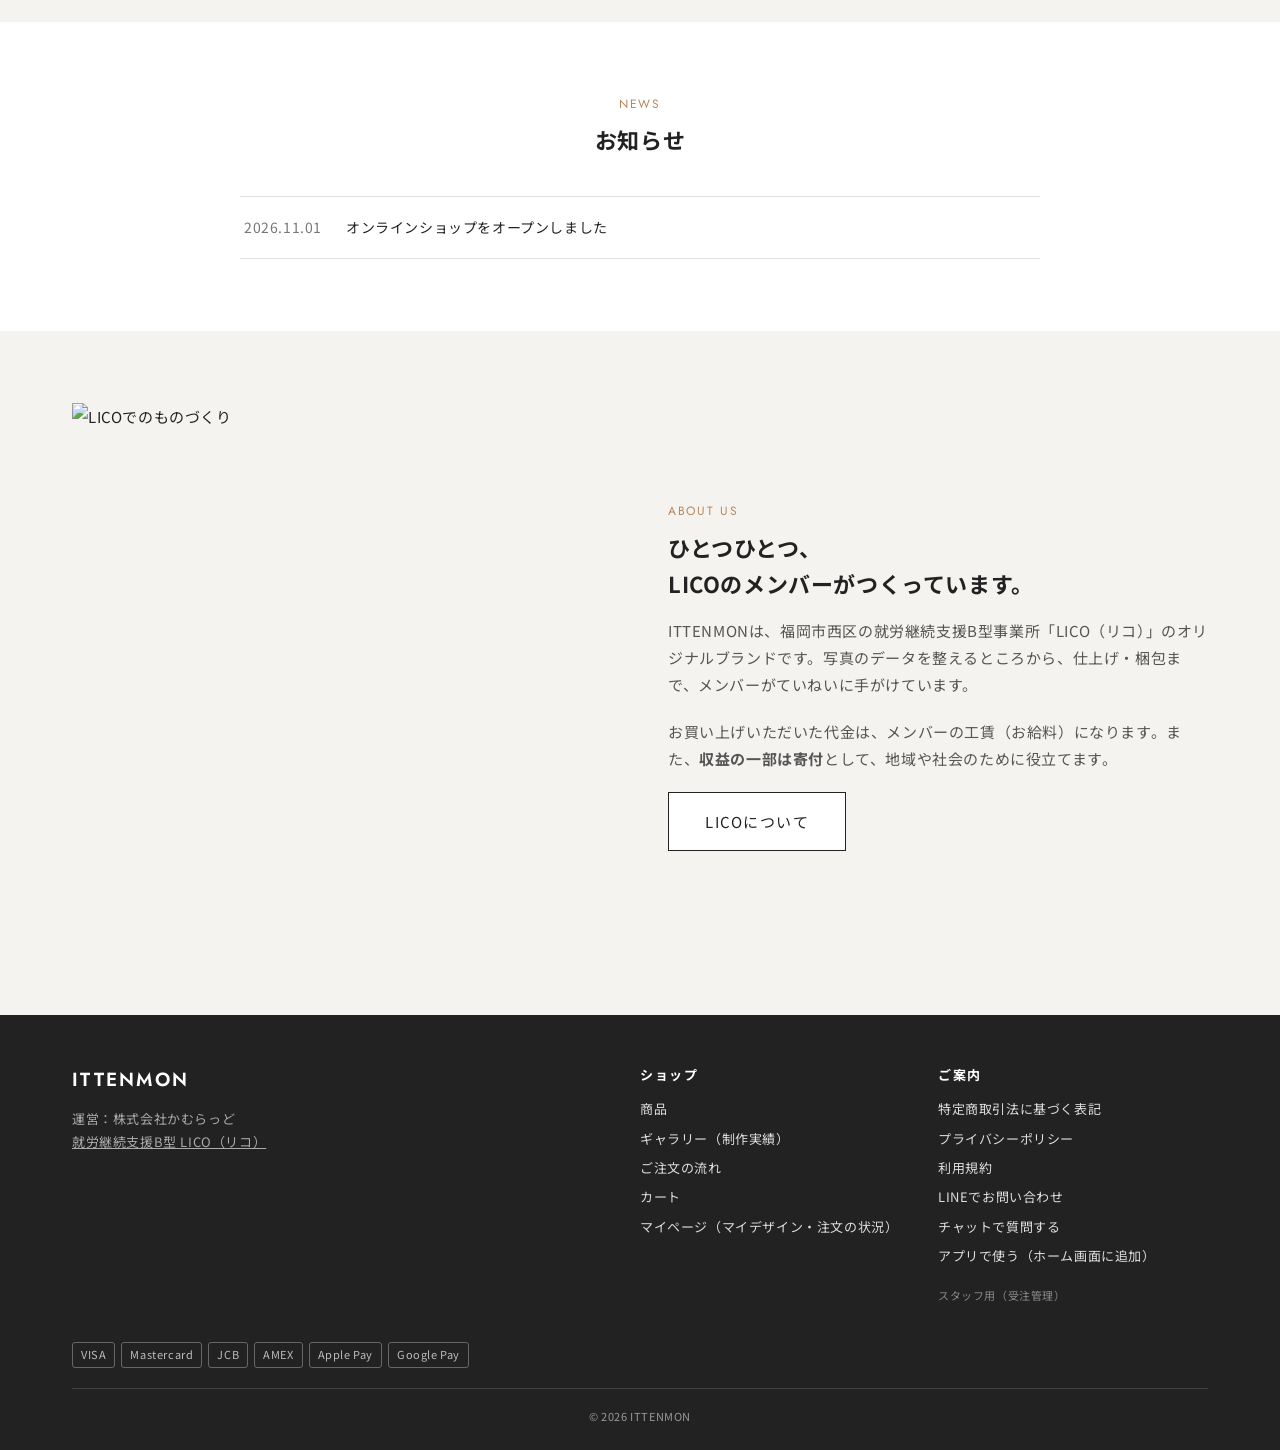
==== commit ce9daebf: "プライバシーポリシー（privacy.html）と利用規約（terms.html）を追加し、フッター・特商法ページ・サイトマップにリンクを追加 Co-Authored-By: Claude Sonne" ====
--- a/index.html
+++ b/index.html
@@ -167,8 +167,8 @@
 </section>
 
 <div id="site-footer"></div>
-<script src="js/config.js?v=1121v"></script>
-<script src="js/common.js?v=1121g"></script>
+<script src="js/config.js?v=1125a"></script>
+<script src="js/common.js?v=1127a"></script>
 <script src="js/gallery.js?v=1121a"></script>
 <script src="js/chatbot.js?v=1121g" defer></script>
 <script>
